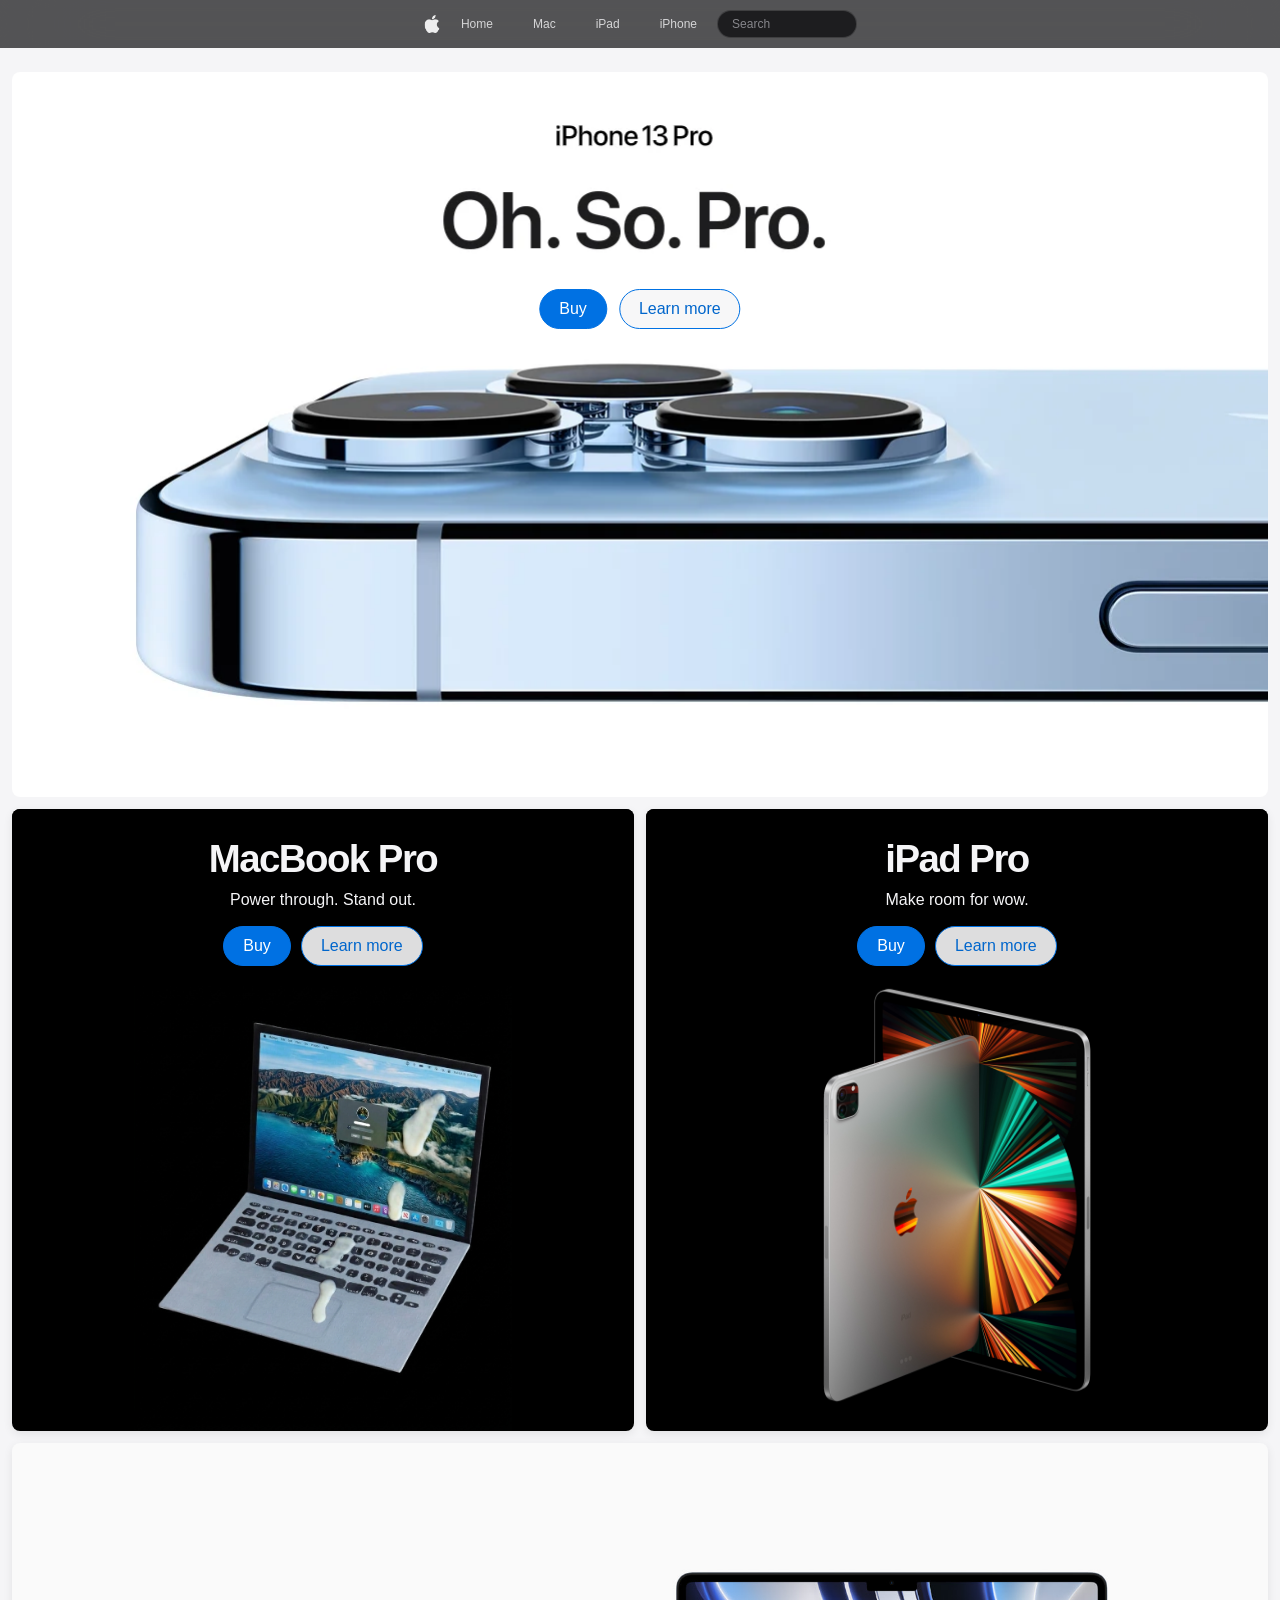
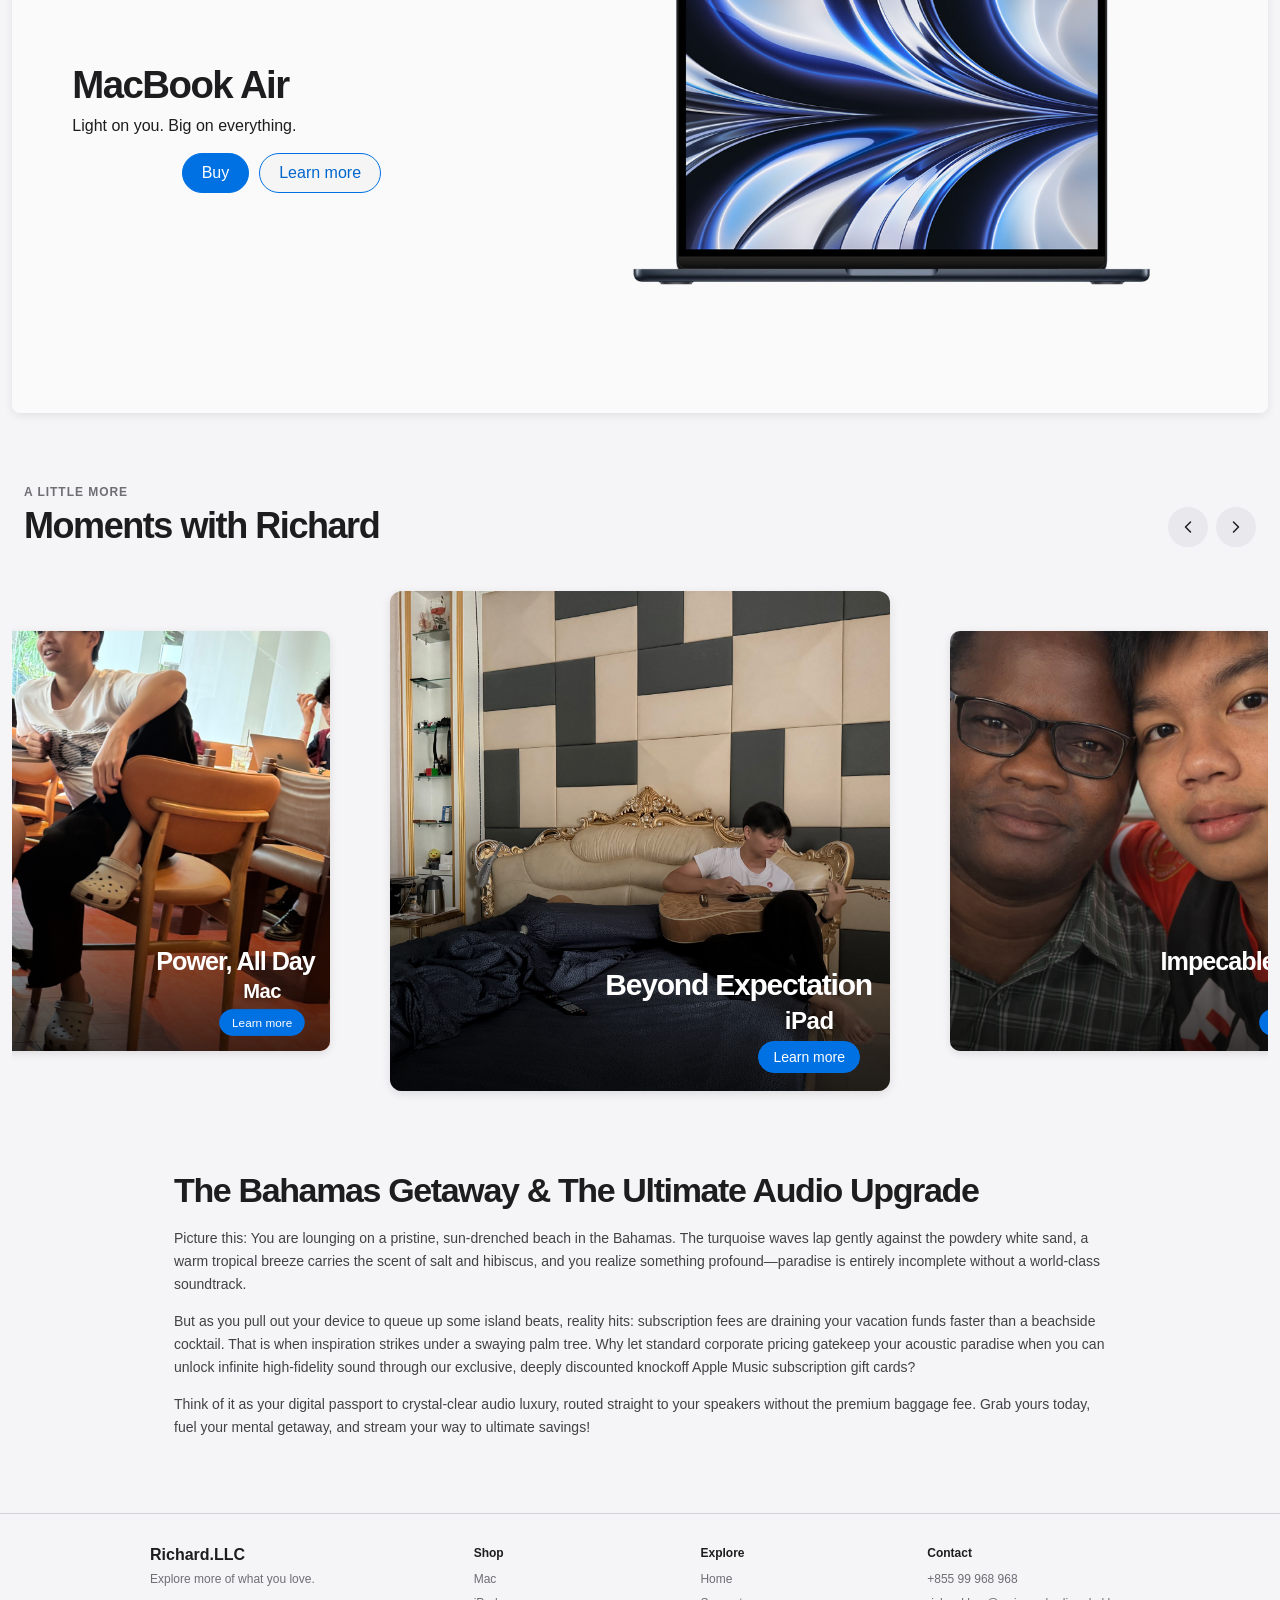
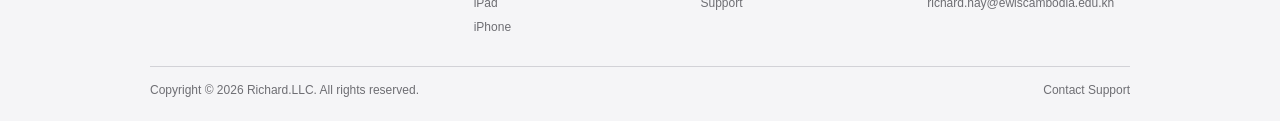
==== index.html @ c49290ec "Build responsive product site Co-authored-by: Copilot <223556219+Copilot@users.noreply.github.com>" ====
<!doctype html>
<html lang="en">
  <head>
    <meta charset="utf-8">
    <meta name="viewport" content="width=device-width, initial-scale=1">
    <title>iPhone 13 Pro - Oh So Pro</title>
    <link rel="stylesheet" href="style.css">
    <link rel="stylesheet" href="responsive.css">
  </head>
  <body>
    <nav class="navbar">
      <button
        class="mobile-menu-toggle"
        type="button"
        aria-label="Open navigation menu"
        aria-controls="nav-links"
        aria-expanded="false"
      >
        <span></span>
        <span></span>
        <span></span>
      </button>
      <a href="index.html" class="navbar-brand" aria-label="Richard.LLC home">
        <img src="images/Apple Logo.png" alt="" class="logo">
      </a>

      <ul id="nav-links" class="nav-links">
        <!-- Home with Full-Width Mega-Menu Dropdown -->
        <li class="dropdown">
          <a href="index.html">Home</a>
          <div class="dropdown-menu">
            <div class="dropdown-content">
              <div class="menu-column">
                <span class="menu-category">Explore</span>
                <a href="index.html">Home Overview</a>
                <a href="Mac.html">Mac</a>
                <a href="iPad.html">iPad</a>
                <a href="iPhone.html">iPhone</a>
              </div>
              <div class="menu-column">
                <span class="menu-category">Shop</span>
                <a href="Mac.html">Shop Mac</a>
                <a href="iPad.html">Shop iPad</a>
                <a href="iPhone.html">Shop iPhone</a>
              </div>
              <div class="menu-column">
                <span class="menu-category">Quick Links</span>
                <a href="#">Find a Store</a>
                <a href="#">Order Status</a>
                <a href="support.html">Support</a>
              </div>
            </div>
          </div>
        </li>

        <!-- Direct Navigation Links -->
        <li><a href="Mac.html">Mac</a></li>
        <li><a href="iPad.html">iPad</a></li>
        <li><a href="iPhone.html">iPhone</a></li>
      </ul>
      <div class="search-item">
        <input id="site-search" type="search" class="search-bar" placeholder="Search" aria-label="Search">
      </div>
      <button
        class="search-toggle"
        type="button"
        aria-label="Open search"
        aria-controls="site-search"
        aria-expanded="false"
      >
        <svg viewBox="0 0 20 20" aria-hidden="true">
          <circle cx="8.5" cy="8.5" r="5.5"></circle>
          <path d="m13 13 4 4"></path>
        </svg>
      </button>
    </nav>

    <main>
      <section class="hero" aria-label="iPhone 13 Pro">
        <img
          class="hero-image"
          src="images/Oh So Pro.webp"
          alt="iPhone 13 Pro in blue with the words oh. so. pro."
        >
        <div class="hero-actions">
          <a class="hero-button hero-button-primary" href="iPhone.html">Buy</a>
          <a class="hero-button hero-button-secondary" href="iPhone.html">Learn more</a>
        </div>
      </section>

      <section class="product-grid" aria-label="Explore Mac and iPad">
        <article class="product-panel mac-panel">
          <a class="product-panel-link" href="Mac.html" aria-label="Explore MacBook Pro"></a>
          <img
            class="product-image"
            src="images/C on MacBook.jpeg"
            alt="MacBook with a creative design on its display"
          >
          <div class="product-copy">
            <h2>MacBook Pro</h2>
            <p class="product-tagline">Power through. Stand out.</p>
            <div class="product-actions">
              <a class="hero-button hero-button-primary" href="Mac.html">Buy</a>
              <a class="hero-button hero-button-secondary" href="Mac.html">Learn more</a>
            </div>
          </div>
        </article>

        <article class="product-panel ipad-panel">
          <a class="product-panel-link" href="iPad.html" aria-label="Explore iPad Pro"></a>
          <img
            class="product-image"
            src="images/ipad pro m1.jpg"
            alt="iPad Pro with a vivid, colorful display"
          >
          <div class="product-copy">
            <h2>iPad Pro</h2>
            <p class="product-tagline">Make room for wow.</p>
            <div class="product-actions">
              <a class="hero-button hero-button-primary" href="iPad.html">Buy</a>
              <a class="hero-button hero-button-secondary" href="iPad.html">Learn more</a>
            </div>
          </div>
        </article>

        <article class="product-panel air-panel">
          <a class="product-panel-link" href="Mac.html" aria-label="Explore MacBook Air"></a>
          <div class="product-copy">
            <h2>MacBook Air</h2>
            <p class="product-tagline">Light on you. Big on everything.</p>
            <div class="product-actions">
              <a class="hero-button hero-button-primary" href="Mac.html">Buy</a>
              <a class="hero-button hero-button-secondary" href="Mac.html">Learn more</a>
            </div>
          </div>
          <img
            class="product-image"
            src="images/MacBook Air M2.jpg"
            alt="MacBook Air with a blue abstract display"
          >
        </article>
      </section>

      <section class="moments-carousel" aria-labelledby="moments-heading">
        <div class="moments-header">
          <div>
            <p class="moments-eyebrow">A LITTLE MORE</p>
            <h2 id="moments-heading">Moments with Richard</h2>
          </div>
          <div class="carousel-controls">
            <button class="carousel-control carousel-previous" type="button" aria-label="Previous photos">
              <svg viewBox="0 0 24 24" aria-hidden="true">
                <path d="m15 18-6-6 6-6"></path>
              </svg>
            </button>
            <button class="carousel-control carousel-next" type="button" aria-label="Next photos">
              <svg viewBox="0 0 24 24" aria-hidden="true">
                <path d="m9 18 6-6-6-6"></path>
              </svg>
            </button>
          </div>
        </div>
        <div class="moments-track" tabindex="0" aria-label="Photo carousel">
          <figure class="moment-card">
            <img src="Richard%20images/richard-photo-1.jpg" alt="Richard playing guitar at home">
            <div class="moment-copy">
              <h3>Beyond Expectation</h3>
              <div class="moment-cta">
                <p class="moment-device">iPad</p>
                <a class="moment-link" href="iPad.html">Learn more</a>
              </div>
            </div>
          </figure>
          <figure class="moment-card">
            <img src="Richard%20images/758A1CEE-E4AF-4F1E-B6A7-43D12E120486.PNG" alt="Richard posing for a selfie with another person">
            <div class="moment-copy">
              <h3>Impecable Selfies</h3>
              <div class="moment-cta">
                <p class="moment-device">iPhone</p>
                <a class="moment-link" href="iPhone.html">Learn more</a>
              </div>
            </div>
          </figure>
          <figure class="moment-card">
            <img src="Richard%20images/richard-photo-3.jpg" alt="Richard enjoying a drink at a cafe">
            <div class="moment-copy">
              <h3>Power, All Day</h3>
              <div class="moment-cta">
                <p class="moment-device">Mac</p>
                <a class="moment-link" href="Mac.html">Learn more</a>
              </div>
            </div>
          </figure>
          <figure class="moment-card">
            <img src="Richard%20images/richard-photo-4.jpg" alt="Richard sitting with others in a cafe">
            <div class="moment-copy">
              <h3>Power, All Day</h3>
              <div class="moment-cta">
                <p class="moment-device">Mac</p>
                <a class="moment-link" href="Mac.html">Learn more</a>
              </div>
            </div>
          </figure>
        </div>
      </section>
    </main>
    <section class="bahamas-feature" aria-labelledby="bahamas-heading">
      <h2 id="bahamas-heading">The Bahamas Getaway &amp; The Ultimate Audio Upgrade</h2>
      <p>Picture this: You are lounging on a pristine, sun-drenched beach in the Bahamas. The turquoise waves lap gently against the powdery white sand, a warm tropical breeze carries the scent of salt and hibiscus, and you realize something profound—paradise is entirely incomplete without a world-class soundtrack.</p>
      <p>But as you pull out your device to queue up some island beats, reality hits: subscription fees are draining your vacation funds faster than a beachside cocktail. That is when inspiration strikes under a swaying palm tree. Why let standard corporate pricing gatekeep your acoustic paradise when you can unlock infinite high-fidelity sound through our exclusive, deeply discounted knockoff Apple Music subscription gift cards?</p>
      <p>Think of it as your digital passport to crystal-clear audio luxury, routed straight to your speakers without the premium baggage fee. Grab yours today, fuel your mental getaway, and stream your way to ultimate savings!</p>
    </section>
    <footer class="site-footer">
      <div class="footer-content">
        <div class="footer-brand">
          <a href="index.html">Richard.LLC</a>
          <p>Explore more of what you love.</p>
        </div>
        <nav class="footer-links" aria-label="Footer navigation">
          <div class="footer-column">
            <h2>Shop</h2>
            <a href="Mac.html">Mac</a>
            <a href="iPad.html">iPad</a>
            <a href="iPhone.html">iPhone</a>
          </div>
          <div class="footer-column">
            <h2>Explore</h2>
            <a href="index.html">Home</a>
            <a href="support.html">Support</a>
          </div>
          <div class="footer-column">
            <h2>Contact</h2>
            <a href="tel:+85599968968">+855 99 968 968</a>
            <a href="mailto:richard.hay@ewiscambodia.edu.kh">richard.hay@ewiscambodia.edu.kh</a>
          </div>
        </nav>
        <div class="footer-bottom">
          <span>Copyright © 2026 Richard.LLC. All rights reserved.</span>
          <a href="support.html">Contact Support</a>
        </div>
      </div>
    </footer>
    <script src="script.js"></script>
  </body>
</html>
---- style.css ----
/* --- 1. Global Reset --- */
* {
  box-sizing: border-box;
  margin: 0;
  padding: 0;
}

body {
  font-family: -apple-system, BlinkMacSystemFont, "SF Pro Text", "Helvetica Neue", Helvetica, Arial, sans-serif;
  background-color: #f5f5f7;
  color: #1d1d1f;
}

/* --- 2. Apple Global Nav Bar --- */
.navbar {
  background-color: transparent;
  height: 48px;
  display: flex;
  align-items: center;
  justify-content: center;
  position: sticky;
  top: 0;
  width: 100%;
  z-index: 999;
}

.navbar::before {
  position: absolute;
  z-index: -1;
  inset: 0;
  background-color: rgba(22, 22, 23, 0.72);
  backdrop-filter: blur(48px) saturate(180%);
  -webkit-backdrop-filter: blur(48px) saturate(180%);
  content: "";
  pointer-events: none;
}

.navbar-brand {
  display: flex;
  align-items: center;
  margin-right: 16px;
}

.nav-links {
  list-style: none;
  display: flex;
  align-items: center;
  gap: 32px;
  height: 100%;
}

/* --- 3. Logo (Left) & Search (Right) --- */
.logo {
  height: 18px;
  width: auto;
  display: block;
  filter: invert(1);
  opacity: 0.9;
  transition: opacity 0.2s ease;
}

.logo:hover {
  opacity: 1;
}

.search-item {
  display: flex;
  align-items: center;
  margin-left: 16px;
}

.mobile-menu-toggle,
.search-toggle {
  display: none;
}

/* --- 4. Navigation Links --- */
.nav-links li {
  position: static;
  height: 100%;
  display: flex;
  align-items: center;
}

.nav-links > li > a {
  color: #f5f5f7;
  text-decoration: none;
  font-size: 12px;
  font-weight: 400;
  opacity: 0.8;
  transition: opacity 0.2s ease;
  padding: 0 4px;
}

.nav-links > li > a:hover {
  opacity: 1;
}

/* --- 5. Full-Screen Mega Menu Dropdown --- */
.dropdown-menu {
  position: absolute;
  top: 48px;
  left: 0;
  width: 100vw;
  background-color: rgba(22, 22, 23, 0.72);
  backdrop-filter: blur(48px) saturate(180%);
  -webkit-backdrop-filter: blur(48px) saturate(180%);
  border-bottom: 1px solid rgba(255, 255, 255, 0.1);
  box-shadow: 0 30px 50px rgba(0, 0, 0, 0.5);
  padding: 40px 0;
  
  opacity: 0;
  visibility: hidden;
  transform: translateY(-10px);
  transition: opacity 0.3s cubic-bezier(0.25, 1, 0.5, 1), 
              transform 0.3s cubic-bezier(0.25, 1, 0.5, 1), 
              visibility 0.3s;
}

.dropdown-content {
  max-width: 800px;
  margin: 0 auto;
  display: flex;
  justify-content: space-between;
  padding: 0 20px;
}

.menu-column {
  display: flex;
  flex-direction: column;
  gap: 12px;
  min-width: 180px;
}

.menu-category {
  font-size: 12px;
  color: #86868b;
  text-transform: uppercase;
  letter-spacing: 0.5px;
  margin-bottom: 4px;
}

/* --- Big Apple-Style Menu Text --- */
.dropdown-menu a {
  font-size: 22px;
  font-weight: 600;
  color: #f5f5f7;
  text-decoration: none;
  opacity: 0.8;
  transition: opacity 0.2s ease, color 0.2s ease;
  padding: 2px 0;
  display: block;
}

.dropdown-menu a:hover {
  opacity: 1;
  color: #2997ff;
}

/* --- 6. Hover Reveal Logic --- */
.dropdown:hover .dropdown-menu {
  opacity: 1;
  visibility: visible;
  transform: translateY(0);
}

/* --- 7. Search Bar --- */
.search-bar {
  background-color: #1d1d1f;
  border: 1px solid rgba(255, 255, 255, 0.15);
  border-radius: 20px;
  color: #f5f5f7;
  padding: 6px 14px;
  font-size: 12px;
  outline: none;
  width: 140px;
  transition: width 0.3s cubic-bezier(0.25, 1, 0.5, 1), background-color 0.2s, border-color 0.2s;
}

.search-bar::placeholder {
  color: #86868b;
}

.search-bar:focus {
  background-color: #2b2b2e;
  border-color: rgba(255, 255, 255, 0.3);
  width: 200px;
}

.search-toggle svg {
  display: block;
  width: 18px;
  height: 18px;
  fill: none;
  stroke: currentColor;
  stroke-linecap: round;
  stroke-width: 1.6;
}

/* --- 8. iPhone Campaign Banner --- */
.hero {
  position: relative;
  width: calc(100% - 24px);
  margin: 24px auto 0;
  overflow: hidden;
  border-radius: 8px;
  background-color: #fff;
}

.hero-image {
  display: block;
  width: 100%;
  height: auto;
}

.hero-actions {
  position: absolute;
  top: 30%;
  left: 50%;
  display: flex;
  justify-content: center;
  gap: 12px;
  transform: translateX(-50%);
  white-space: nowrap;
}

.hero-button {
  display: inline-flex;
  align-items: center;
  justify-content: center;
  min-height: 40px;
  padding: 0 19px;
  border: 1px solid #0071e3;
  border-radius: 24px;
  font-size: 16px;
  text-decoration: none;
  transition: background-color 0.2s ease, color 0.2s ease;
}

.hero-button-primary {
  color: #fff;
  background-color: #0071e3;
}

.hero-button-primary:hover {
  background-color: #0077ed;
}

.hero-button-secondary {
  color: #06c;
  background-color: rgba(245, 245, 247, 0.8);
}

.hero-button-secondary:hover {
  color: #fff;
  background-color: #0071e3;
}

.hero-button:focus-visible {
  outline: 3px solid #1d1d1f;
  outline-offset: 3px;
}

/* --- 9. Mac and iPad Campaign Panels --- */
.product-grid {
  display: grid;
  grid-template-columns: repeat(2, minmax(0, 1fr));
  gap: 12px;
  padding: 12px;
}

.product-panel {
  position: relative;
  aspect-ratio: 1;
  overflow: hidden;
  background-color: #000;
  border-radius: 8px;
  box-shadow: 0 3px 10px rgba(0, 0, 0, 0.08);
  text-align: center;
  transition: transform 0.2s ease, box-shadow 0.2s ease;
}

.product-panel:hover,
.product-panel:focus-within {
  z-index: 1;
  box-shadow: 0 12px 28px rgba(0, 0, 0, 0.16);
  transform: translateY(-6px);
}

.product-panel-link {
  position: absolute;
  z-index: 0;
  inset: 0;
}

.product-panel-link:focus-visible {
  outline: 3px solid #0071e3;
  outline-offset: -5px;
}

.product-image {
  position: absolute;
  z-index: 1;
  top: 150px;
  left: 0;
  width: 100%;
  height: calc(100% - 150px);
  object-fit: contain;
  pointer-events: none;
}

.product-copy {
  position: relative;
  z-index: 2;
  padding: 28px 16px 20px;
  background-color: #fff;
}

.product-copy h2 {
  margin-bottom: 8px;
  font-size: clamp(28px, 3vw, 40px);
  font-weight: 600;
  letter-spacing: -0.04em;
}

.product-tagline {
  margin-bottom: 16px;
  font-size: 16px;
  line-height: 1.35;
}

.mac-panel {
  background-color: #000;
  color: #f5f5f7;
}

.mac-panel .product-copy {
  background-color: #000;
}

.ipad-panel {
  color: #f5f5f7;
}

.ipad-panel .product-copy {
  background-color: #000;
}

.air-panel {
  grid-column: 1 / -1;
  display: grid;
  grid-template-columns: 0.8fr 1.2fr;
  grid-template-rows: minmax(0, 1fr);
  align-items: center;
  aspect-ratio: 2.2 / 1;
  background-color: #fafafa;
  color: #1d1d1f;
  text-align: left;
}

.air-panel .product-copy {
  padding: 28px 24px 28px 12%;
  background-color: transparent;
}

.air-panel .product-image {
  position: static;
  min-height: 0;
  width: 100%;
  height: 100%;
  object-fit: contain;
}

.product-actions {
  display: flex;
  justify-content: center;
  gap: 10px;
}

.product-actions .hero-button-secondary {
  background-color: rgba(245, 245, 247, 0.9);
}

@media (prefers-reduced-motion: reduce) {
  .product-panel {
    transition: none;
  }
}

/* --- 10. Photo Carousel --- */
.moments-carousel {
  margin: 28px 12px 0;
  padding: 32px 0;
}

.moments-header {
  display: flex;
  align-items: end;
  justify-content: space-between;
  gap: 16px;
  margin: 0 12px 20px;
}

.moments-eyebrow {
  margin-bottom: 6px;
  color: #6e6e73;
  font-size: 12px;
  font-weight: 600;
  letter-spacing: 0.08em;
}

.moments-header h2 {
  color: #1d1d1f;
  font-size: clamp(26px, 3vw, 36px);
  letter-spacing: -0.04em;
}

.carousel-controls {
  display: flex;
  gap: 8px;
}

.carousel-control {
  display: grid;
  width: 40px;
  height: 40px;
  place-items: center;
  border: 0;
  border-radius: 50%;
  color: #1d1d1f;
  background-color: #e8e8ed;
  cursor: pointer;
  transition: background-color 0.2s ease, opacity 0.2s ease;
}

.carousel-control:hover:not(:disabled) {
  background-color: #d2d2d7;
}

.carousel-control:focus-visible,
.moments-track:focus-visible {
  outline: 3px solid #0071e3;
  outline-offset: 3px;
}

.carousel-control svg {
  width: 20px;
  height: 20px;
  fill: none;
  stroke: currentColor;
  stroke-linecap: round;
  stroke-linejoin: round;
  stroke-width: 1.8;
}

.moments-track {
  --carousel-card-width: clamp(280px, 40vw, 500px);
  display: flex;
  align-items: center;
  gap: 20px;
  overflow-x: auto;
  overflow-y: hidden;
  overscroll-behavior-x: contain;
  padding: 24px max(12px, calc((100% - var(--carousel-card-width)) / 2));
  scroll-padding-inline: max(12px, calc((100% - var(--carousel-card-width)) / 2));
  scroll-snap-type: x mandatory;
  scrollbar-width: none;
}

.moments-track::-webkit-scrollbar {
  display: none;
}

.moment-card {
  position: relative;
  flex: 0 0 var(--carousel-card-width);
  aspect-ratio: 1;
  overflow: hidden;
  border-radius: 12px;
  background-color: #e8e8ed;
  isolation: isolate;
  scroll-snap-align: center;
  box-shadow: 0 3px 10px rgba(0, 0, 0, 0.1);
  transform: scale(0.84);
  transition: transform 0.35s ease, box-shadow 0.2s ease;
}

.moment-card:hover {
  box-shadow: 0 12px 28px rgba(0, 0, 0, 0.18);
}

.moment-card::after {
  position: absolute;
  z-index: -1;
  background: linear-gradient(0deg, rgba(0, 0, 0, 0.75), transparent 60%);
  content: "";
  inset: 0;
}

.moment-card.is-active {
  transform: scale(1);
}

.moment-card img {
  position: absolute;
  z-index: -2;
  display: block;
  width: 100%;
  height: 100%;
  object-fit: cover;
  inset: 0;
}

.moment-copy {
  position: absolute;
  z-index: 1;
  right: 18px;
  bottom: 18px;
  display: flex;
  align-items: flex-end;
  flex-direction: column;
  gap: 6px;
  max-width: calc(100% - 36px);
  color: #fff;
  text-align: right;
}

.moment-copy h3 {
  margin: 0;
  font-size: clamp(18px, 2.4vw, 30px);
  font-weight: 600;
  letter-spacing: -0.04em;
  line-height: 1.1;
}

.moment-cta {
  display: flex;
  align-items: center;
  flex-direction: column;
  gap: 6px;
  margin-right: 12px;
}

.moment-device {
  margin: 0;
  color: #fff;
  font-size: clamp(16px, 2vw, 24px);
  font-weight: 600;
  letter-spacing: -0.02em;
  line-height: 1.2;
  text-shadow: 0 1px 8px rgba(0, 0, 0, 0.7);
  text-align: center;
}

.moment-link {
  display: inline-flex;
  min-height: 32px;
  align-items: center;
  justify-content: center;
  padding: 0 14px;
  border: 1px solid #0071e3;
  border-radius: 20px;
  color: #fff;
  background-color: #0071e3;
  font-size: 14px;
  text-decoration: none;
  transition: background-color 0.2s ease;
}

.moment-link:hover {
  background-color: #0077ed;
}

.moment-link:focus-visible {
  outline: 3px solid #fff;
  outline-offset: 3px;
}

@media (prefers-reduced-motion: reduce) {
  .moment-card {
    transition: none;
  }
}

/* --- 11. Bahamas Satire Feature --- */
.bahamas-feature {
  max-width: 980px;
  margin: 0 auto;
  padding: 24px;
  color: #424245;
}

.bahamas-disclaimer {
  margin-bottom: 12px;
  color: #6e6e73;
  font-size: 12px;
  font-weight: 600;
  letter-spacing: 0.04em;
  text-transform: uppercase;
}

.bahamas-feature h2 {
  margin-bottom: 16px;
  color: #1d1d1f;
  font-size: clamp(24px, 3vw, 34px);
  letter-spacing: -0.04em;
  line-height: 1.15;
}

.bahamas-feature > p:not(.bahamas-disclaimer) {
  margin-bottom: 14px;
  font-size: 14px;
  line-height: 1.65;
}

/* --- 11. Site Footer --- */
.site-footer {
  border-top: 1px solid #d2d2d7;
  margin-top: 36px;
  padding: 32px 24px 24px;
  background-color: #f5f5f7;
  color: #6e6e73;
  font-size: 12px;
}

.footer-content {
  display: grid;
  grid-template-columns: minmax(160px, 0.8fr) minmax(0, 1.8fr);
  gap: 32px;
  max-width: 980px;
  margin: 0 auto;
}

.footer-brand > a {
  color: #1d1d1f;
  font-size: 16px;
  font-weight: 600;
  text-decoration: none;
}

.footer-brand p {
  margin-top: 8px;
}

.footer-links {
  display: grid;
  grid-template-columns: repeat(3, minmax(0, 1fr));
  gap: 24px;
}

.footer-column {
  display: flex;
  flex-direction: column;
  align-items: flex-start;
  gap: 10px;
  min-width: 0;
}

.footer-column h2 {
  margin-bottom: 2px;
  color: #1d1d1f;
  font-size: 12px;
  font-weight: 600;
}

.footer-column a,
.footer-bottom a {
  color: #6e6e73;
  text-decoration: none;
}

.footer-column a {
  overflow-wrap: anywhere;
}

.footer-column a:hover,
.footer-bottom a:hover {
  color: #1d1d1f;
  text-decoration: underline;
}

.footer-bottom {
  grid-column: 1 / -1;
  display: flex;
  justify-content: space-between;
  gap: 16px;
  padding-top: 16px;
  border-top: 1px solid #d2d2d7;
}

.support-page {
  width: min(100% - 48px, 1040px);
  margin: 0 auto;
  padding: 64px 0 24px;
}

.support-intro {
  padding-bottom: 48px;
}

.support-eyebrow {
  margin-bottom: 12px;
  color: #6e6e73;
  font-size: 12px;
  font-weight: 600;
  letter-spacing: 0.08em;
}

.support-intro > h1 {
  max-width: 760px;
  margin-bottom: 12px;
  font-size: clamp(40px, 7vw, 68px);
  letter-spacing: -0.055em;
  line-height: 1.04;
}

.support-intro > p:not(.support-eyebrow) {
  max-width: 640px;
  color: #6e6e73;
  font-size: 18px;
  line-height: 1.5;
}

.support-contact {
  display: grid;
  grid-template-columns: 1.1fr 0.9fr 0.9fr;
  align-items: center;
  gap: 24px;
  margin-top: 32px;
  padding: 24px;
  border-radius: 12px;
  box-shadow: 0 3px 10px rgba(0, 0, 0, 0.08);
  background-color: #fff;
}

.support-contact-copy h2,
.support-section-heading h2 {
  margin-bottom: 8px;
  color: #1d1d1f;
  font-size: 24px;
  letter-spacing: -0.035em;
}

.support-contact-copy p,
.support-section-heading > p:not(.support-eyebrow) {
  color: #6e6e73;
  line-height: 1.5;
}

.support-contact-link {
  display: flex;
  min-width: 0;
  flex-direction: column;
  gap: 6px;
  color: #06c;
  text-decoration: none;
}

.support-contact-link span {
  color: #6e6e73;
  font-size: 13px;
}

.support-contact-link strong {
  overflow-wrap: anywhere;
  font-size: 16px;
  font-weight: 500;
}

.support-contact-link:hover strong {
  text-decoration: underline;
}

.support-products,
.support-tips {
  padding: 40px 0 24px;
}

.support-section-heading {
  max-width: 700px;
  margin-bottom: 24px;
}

.support-product-grid {
  display: grid;
  grid-template-columns: repeat(2, minmax(0, 1fr));
  gap: 12px;
}

.support-product-card,
.support-tip-list article {
  padding: 24px;
  border-radius: 12px;
  box-shadow: 0 3px 10px rgba(0, 0, 0, 0.08);
  background-color: #fff;
}

.support-product-card {
  position: relative;
  z-index: 0;
  display: block;
  color: inherit;
  text-decoration: none;
  transition: transform 0.2s ease, box-shadow 0.2s ease;
}

.support-product-card:hover,
.support-product-card:focus-visible {
  z-index: 1;
  box-shadow: 0 12px 28px rgba(0, 0, 0, 0.12);
  transform: translateY(-6px);
}

.support-product-card:focus-visible {
  outline: 3px solid #0071e3;
  outline-offset: 3px;
}

.support-product-year {
  margin-bottom: 12px;
  color: #6e6e73;
  font-size: 12px;
  font-weight: 600;
  letter-spacing: 0.06em;
}

.support-product-card h3,
.support-tip-list h3 {
  margin-bottom: 10px;
  color: #1d1d1f;
  font-size: 20px;
  letter-spacing: -0.025em;
}

.support-product-card > p:not(.support-product-year),
.support-tip-list p {
  margin-bottom: 16px;
  color: #6e6e73;
  font-size: 14px;
  line-height: 1.55;
}

.support-product-link {
  color: #06c;
  font-size: 14px;
}

.support-product-card:hover .support-product-link,
.support-product-card:focus-visible .support-product-link {
  text-decoration: underline;
}

@media (prefers-reduced-motion: reduce) {
  .support-product-card,
  .moment-card {
    transition: none;
  }
}

.support-tip-list {
  display: grid;
  grid-template-columns: repeat(3, minmax(0, 1fr));
  gap: 12px;
}

.support-tip-list p {
  margin-bottom: 0;
}
---- responsive.css ----
@media (min-width: 601px) and (max-width: 900px) {
  .content {
    padding: 1.5rem;
  }
}

@media (max-width: 760px) {
  .navbar {
    justify-content: center;
  }

  .navbar-brand {
    position: absolute;
    left: 50%;
    transform: translateX(-50%);
    margin-right: 0;
  }

  .mobile-menu-toggle,
  .search-toggle {
    position: absolute;
    top: 0;
    z-index: 2;
    display: flex;
    width: 48px;
    height: 48px;
    align-items: center;
    justify-content: center;
    border: 0;
    color: #f5f5f7;
    background: transparent;
    cursor: pointer;
  }

  .mobile-menu-toggle {
    left: 4px;
    flex-direction: column;
    gap: 4px;
  }

  .mobile-menu-toggle span {
    display: block;
    width: 18px;
    height: 1.5px;
    border-radius: 2px;
    background-color: currentColor;
    transition: transform 0.25s ease, opacity 0.2s ease;
  }

  .navbar.menu-open .mobile-menu-toggle span:first-child {
    transform: translateY(5.5px) rotate(45deg);
  }

  .navbar.menu-open .mobile-menu-toggle span:nth-child(2) {
    opacity: 0;
  }

  .navbar.menu-open .mobile-menu-toggle span:last-child {
    transform: translateY(-5.5px) rotate(-45deg);
  }

  .search-toggle {
    right: 4px;
  }

  .search-item {
    position: absolute;
    right: 52px;
    left: 56px;
    z-index: 2;
    margin-left: 0;
    visibility: hidden;
    transform: scaleX(0.85);
    transform-origin: right;
    transition: transform 0.25s ease;
  }

  .search-bar,
  .search-bar:focus {
    width: 100%;
  }

  .navbar.search-open .search-item {
    visibility: visible;
    transform: scaleX(1);
  }

  .navbar.search-open .navbar-brand {
    visibility: hidden;
  }

  .nav-links {
    position: absolute;
    top: 48px;
    left: 0;
    z-index: 1;
    display: flex;
    width: 100%;
    height: calc(100vh - 48px);
    height: calc(100dvh - 48px);
    flex-direction: column;
    align-items: stretch;
    gap: 0;
    padding: 20px 28px;
    overflow-y: auto;
    background-color: rgba(22, 22, 23, 0.98);
    visibility: hidden;
    transform: translateX(-100%);
    transition: transform 0.3s cubic-bezier(0.25, 1, 0.5, 1), visibility 0s linear 0.3s;
  }

  .navbar.menu-open .nav-links {
    visibility: visible;
    transform: translateX(0);
    transition-delay: 0s;
  }

  .nav-links li {
    position: relative;
    display: flex;
    width: 100%;
    height: auto;
    min-height: 54px;
    align-items: center;
    border-bottom: 1px solid rgba(255, 255, 255, 0.14);
  }

  .nav-links > li > a {
    width: 100%;
    padding: 12px 0;
    font-size: 20px;
  }

  .nav-links .dropdown-menu {
    display: none;
  }

  .product-grid {
    grid-template-columns: 1fr;
  }

  .air-panel {
    grid-column: auto;
    aspect-ratio: 1.3 / 1;
  }

  .moments-carousel {
    margin-top: 16px;
    padding: 24px 0;
  }

  .moments-track {
    --carousel-card-width: min(78vw, 360px);
    gap: 14px;
  }
}

@media (max-width: 600px) {
  .content {
    padding: 1.25rem;
  }

  p {
    font-size: 1rem;
  }

  .hero-actions {
    gap: 6px;
  }

  .hero-button {
    min-height: 28px;
    padding: 0 12px;
    font-size: 11px;
  }

  .product-actions .hero-button {
    min-height: 34px;
    padding: 0 14px;
    font-size: 13px;
  }

  .air-panel {
    grid-template-columns: 1fr 1fr;
  }

  .air-panel .product-copy {
    padding: 16px 4px 16px 12px;
  }

  .air-panel .product-copy h2 {
    font-size: 23px;
  }

  .air-panel .product-actions {
    gap: 4px;
  }

  .air-panel .product-actions .hero-button {
    padding: 0 8px;
    font-size: 12px;
  }

  .footer-content {
    grid-template-columns: 1fr;
    gap: 24px;
  }

  .footer-bottom {
    flex-direction: column;
  }

  .support-page {
    width: calc(100% - 32px);
    padding-top: 40px;
  }

  .support-intro {
    padding-bottom: 28px;
  }

  .support-contact {
    grid-template-columns: 1fr;
    gap: 20px;
    padding: 20px;
  }

  .support-products,
  .support-tips {
    padding-top: 28px;
  }

  .support-product-grid,
  .support-tip-list {
    grid-template-columns: 1fr;
  }

  .support-product-card,
  .support-tip-list article {
    padding: 20px;
  }
}
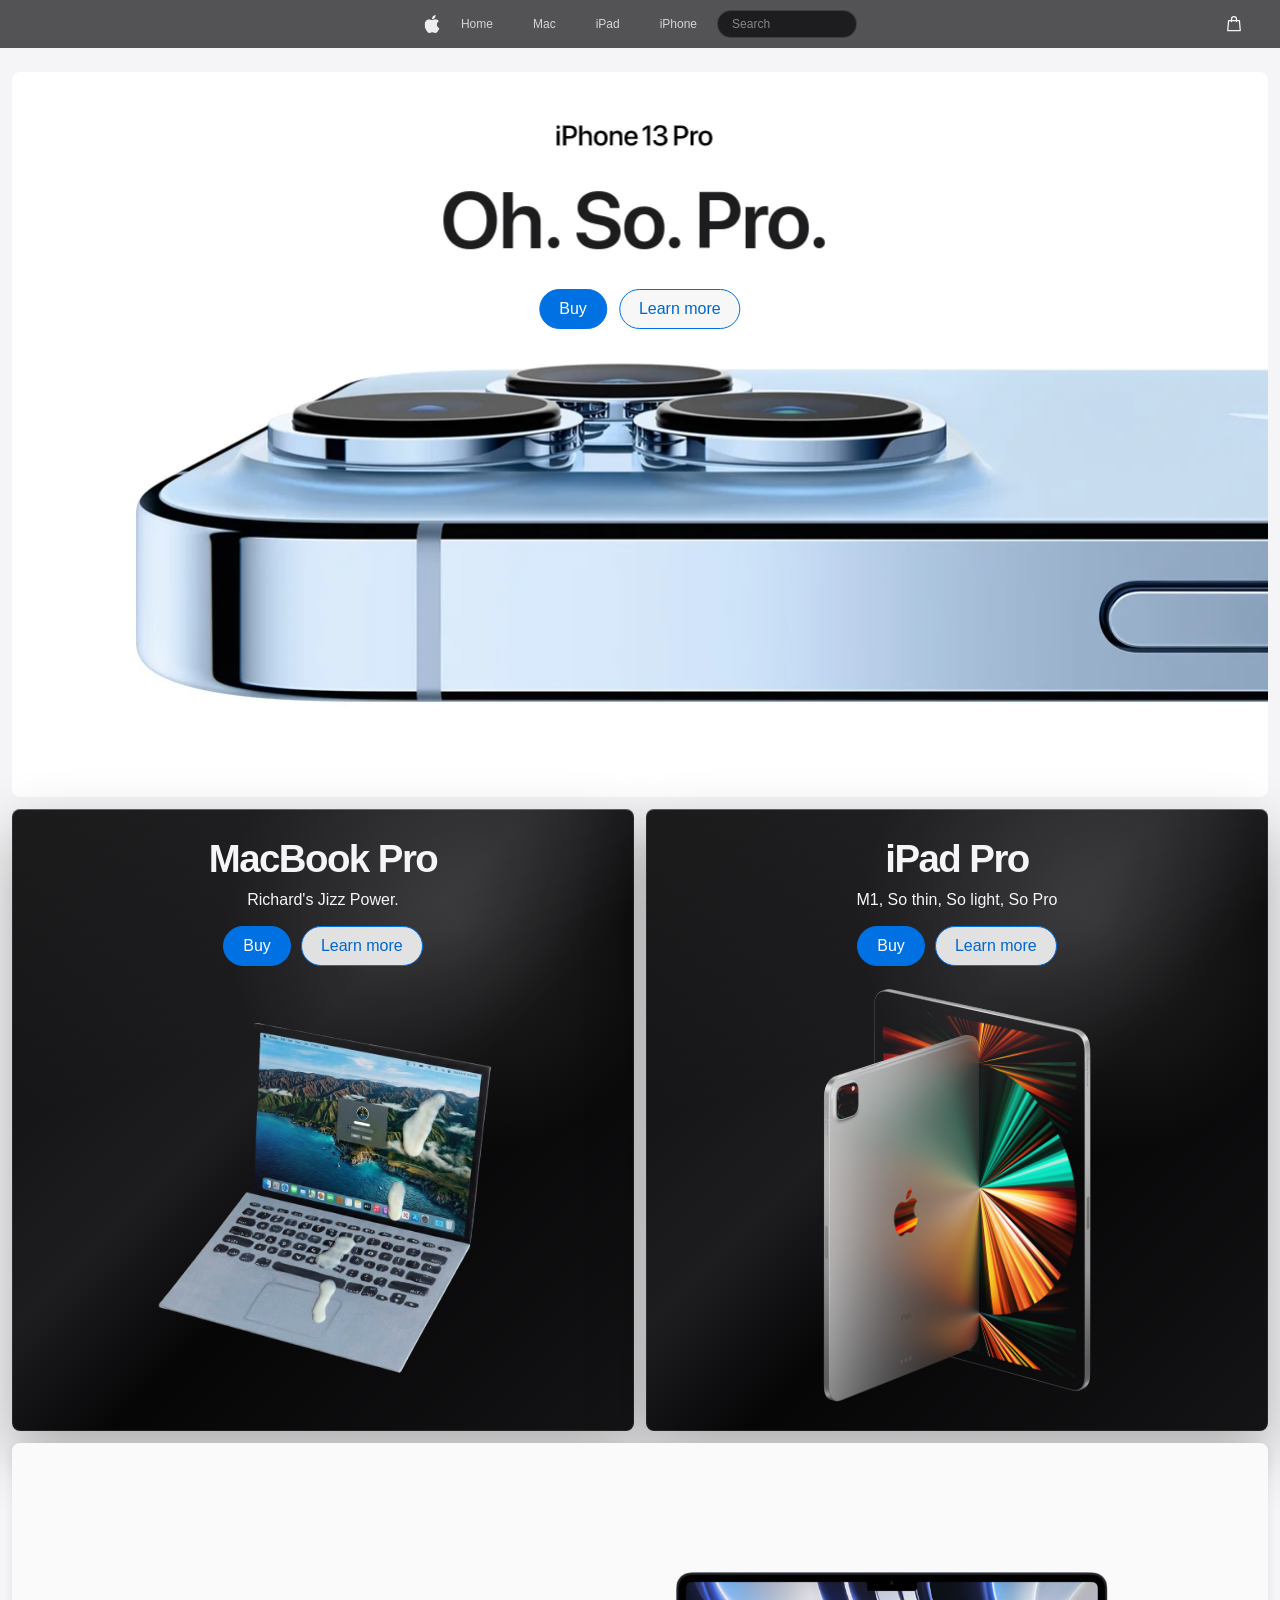
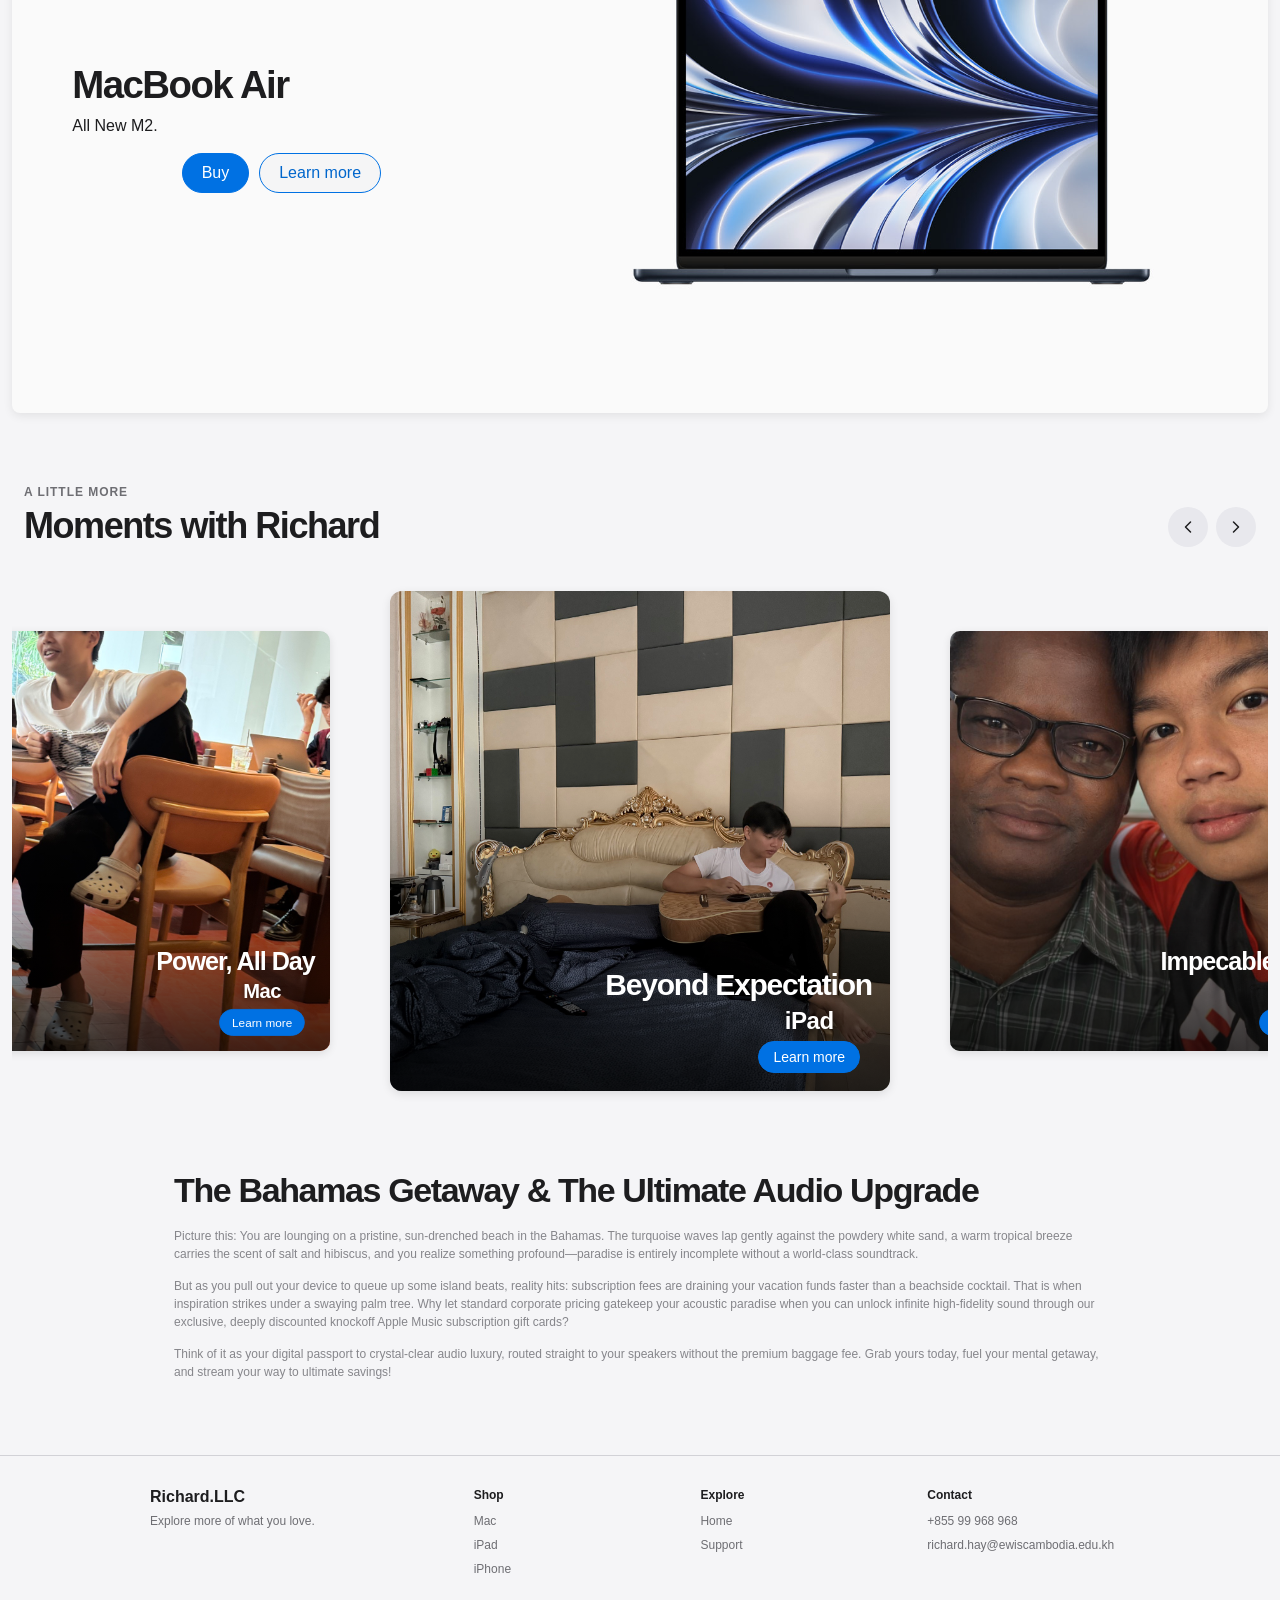
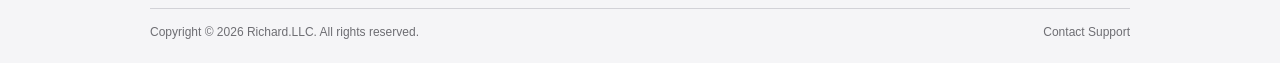
==== commit d9cf14ab: "Build out product pages, configurable buy flow, and support guide - Add full iPhone page: "Only for " ====
--- a/index.html
+++ b/index.html
@@ -73,6 +73,12 @@
           <path d="m13 13 4 4"></path>
         </svg>
       </button>
+      <a class="bag-toggle" href="Mac.html#shopping-bag" aria-label="Shopping bag">
+        <svg viewBox="0 0 24 24" aria-hidden="true">
+          <path d="M5.5 8h13l1 12h-15l1-12Z"></path>
+          <path d="M9 9V6a3 3 0 0 1 6 0v3"></path>
+        </svg>
+      </a>
     </nav>
 
     <main>
@@ -89,7 +95,7 @@
       </section>
 
       <section class="product-grid" aria-label="Explore Mac and iPad">
-        <article class="product-panel mac-panel">
+        <article class="product-panel mac-panel reflective-surface">
           <a class="product-panel-link" href="Mac.html" aria-label="Explore MacBook Pro"></a>
           <img
             class="product-image"
@@ -98,7 +104,7 @@
           >
           <div class="product-copy">
             <h2>MacBook Pro</h2>
-            <p class="product-tagline">Power through. Stand out.</p>
+            <p class="product-tagline">Richard's Jizz Power.</p>
             <div class="product-actions">
               <a class="hero-button hero-button-primary" href="Mac.html">Buy</a>
               <a class="hero-button hero-button-secondary" href="Mac.html">Learn more</a>
@@ -106,7 +112,7 @@
           </div>
         </article>
 
-        <article class="product-panel ipad-panel">
+        <article class="product-panel ipad-panel reflective-surface">
           <a class="product-panel-link" href="iPad.html" aria-label="Explore iPad Pro"></a>
           <img
             class="product-image"
@@ -115,7 +121,7 @@
           >
           <div class="product-copy">
             <h2>iPad Pro</h2>
-            <p class="product-tagline">Make room for wow.</p>
+            <p class="product-tagline">M1, So thin, So light, So Pro</p>
             <div class="product-actions">
               <a class="hero-button hero-button-primary" href="iPad.html">Buy</a>
               <a class="hero-button hero-button-secondary" href="iPad.html">Learn more</a>
@@ -127,7 +133,7 @@
           <a class="product-panel-link" href="Mac.html" aria-label="Explore MacBook Air"></a>
           <div class="product-copy">
             <h2>MacBook Air</h2>
-            <p class="product-tagline">Light on you. Big on everything.</p>
+            <p class="product-tagline">All New M2.</p>
             <div class="product-actions">
               <a class="hero-button hero-button-primary" href="Mac.html">Buy</a>
               <a class="hero-button hero-button-secondary" href="Mac.html">Learn more</a>
--- a/style.css
+++ b/style.css
@@ -12,6 +12,1402 @@
 }
 
 /* --- 2. Apple Global Nav Bar --- */
+.mac-announcement {
+  padding: 18px 24px;
+  background-color: #f5f5f7;
+  color: #1d1d1f;
+  font-size: 16px;
+  font-weight: 400;
+  line-height: 1.4;
+  text-align: center;
+}
+
+.mac-page-heading {
+  max-width: 1200px;
+  margin: 0 auto;
+  padding: 36px 24px;
+}
+
+.mac-page-heading h1 {
+  font-size: 40px;
+  font-weight: 700;
+  letter-spacing: -0.03em;
+}
+
+.mac-product-grid {
+  display: grid;
+  grid-template-columns: repeat(3, minmax(0, 1fr));
+  gap: clamp(16px, 2vw, 24px);
+  width: min(1120px, calc(100% - clamp(48px, 10vw, 160px)));
+  margin: 0 auto 64px;
+}
+
+.mac-product-carousel {
+  width: min(1120px, calc(100% - clamp(48px, 10vw, 160px)));
+  margin: 0 auto 64px;
+}
+
+.mac-product-carousel .mac-product-controls {
+  display: none;
+}
+
+.ipad-product-carousel {
+  width: 100%;
+  margin: 0 0 64px;
+}
+
+.ipad-carousel-previous,
+.ipad-carousel-next,
+.mac-product-previous,
+.mac-product-next {
+  display: grid;
+  width: 40px;
+  height: 40px;
+  place-items: center;
+  border: 0;
+  border-radius: 50%;
+  color: #1d1d1f;
+  background-color: #e8e8ed;
+  cursor: pointer;
+  transition: background-color 0.2s ease, opacity 0.2s ease;
+}
+
+.ipad-carousel-previous:hover:not(:disabled),
+.ipad-carousel-next:hover:not(:disabled),
+.mac-product-previous:hover:not(:disabled),
+.mac-product-next:hover:not(:disabled) {
+  background-color: #d2d2d7;
+}
+
+.ipad-carousel-previous:disabled,
+.ipad-carousel-next:disabled,
+.mac-product-previous:disabled,
+.mac-product-next:disabled {
+  opacity: 0.4;
+  cursor: default;
+}
+
+.ipad-carousel-previous:focus-visible,
+.ipad-carousel-next:focus-visible,
+.ipad-product-track:focus-visible,
+.mac-product-previous:focus-visible,
+.mac-product-next:focus-visible,
+.mac-product-grid:focus-visible {
+  outline: 3px solid #0071e3;
+  outline-offset: 3px;
+}
+
+.ipad-carousel-previous svg,
+.ipad-carousel-next svg,
+.mac-product-previous svg,
+.mac-product-next svg {
+  width: 20px;
+  height: 20px;
+  fill: none;
+  stroke: currentColor;
+  stroke-linecap: round;
+  stroke-linejoin: round;
+  stroke-width: 1.8;
+}
+
+.ipad-product-carousel .mac-benefits-controls {
+  width: min(1200px, calc(100% - 48px));
+}
+
+.ipad-product-track {
+  --mac-benefit-card-width: clamp(280px, 32vw, 380px);
+  display: flex;
+  gap: 20px;
+  overflow-x: auto;
+  overflow-y: hidden;
+  overscroll-behavior-x: contain;
+  padding: 20px max(24px, calc((100% - 1200px) / 2));
+  scroll-padding-inline: max(24px, calc((100% - 1200px) / 2));
+  scroll-snap-type: x mandatory;
+  scrollbar-width: none;
+}
+
+.ipad-product-track::-webkit-scrollbar {
+  display: none;
+}
+
+.ipad-product-track .mac-product-card {
+  flex: 0 0 var(--mac-benefit-card-width);
+  scroll-snap-align: start;
+}
+
+.mac-product-carousel .mac-product-grid {
+  width: 100%;
+  margin: 0;
+}
+
+.mac-product-card {
+  overflow: hidden;
+  border-radius: 24px;
+  background-color: #fff;
+  box-shadow: 0 3px 10px rgba(0, 0, 0, 0.08);
+  text-align: center;
+  transition: box-shadow 0.2s ease, transform 0.2s ease;
+}
+
+.mac-product-card:hover,
+.mac-product-card:focus-within {
+  box-shadow: 0 12px 28px rgba(0, 0, 0, 0.16);
+  transform: translateY(-4px);
+}
+
+.mac-product-image-wrap {
+  display: grid;
+  min-height: clamp(150px, 18vw, 205px);
+  place-items: center;
+  padding: clamp(10px, 1.5vw, 18px) clamp(16px, 2.5vw, 28px) 0;
+}
+
+.mac-product-image {
+  display: block;
+  width: min(100%, 250px);
+  height: auto;
+  object-fit: contain;
+}
+
+.mac-product-finishes {
+  display: flex;
+  justify-content: center;
+  gap: 6px;
+  margin: clamp(12px, 1.4vw, 16px) 0 clamp(18px, 2vw, 24px);
+  list-style: none;
+}
+
+.mac-product-finishes li {
+  width: 9px;
+  height: 9px;
+  border: 1px solid rgba(0, 0, 0, 0.14);
+  border-radius: 50%;
+  box-shadow: inset 0 1px 2px rgba(0, 0, 0, 0.18);
+}
+
+.finish-sky-blue {
+  background-color: #c4d9e0;
+}
+
+.finish-silver {
+  background-color: #e5e5e5;
+}
+
+.finish-starlight {
+  background-color: #f2e7d4;
+}
+
+.finish-midnight {
+  background-color: #30343d;
+}
+
+.finish-space-black {
+  background-color: #25272c;
+}
+
+.finish-neo-purple {
+  background-color: #a879e8;
+}
+
+.finish-neo-pink {
+  background-color: #f2c3c9;
+}
+
+.finish-neo-yellow {
+  background-color: #e9df76;
+}
+
+.finish-neo-blue {
+  background-color: #4b5a8a;
+}
+
+.finish-ipad-blue {
+  background-color: #9bb7d4;
+}
+
+.finish-ipad-pink {
+  background-color: #edc6c5;
+}
+
+.finish-ipad-yellow {
+  background-color: #efe6a2;
+}
+
+.finish-space-gray {
+  background-color: #77777b;
+}
+
+.finish-night-sky {
+  background-color: #2b2f3a;
+}
+
+.finish-star-white {
+  background-color: #efede6;
+}
+
+.finish-burgundy {
+  background-color: #6b2a37;
+}
+
+.finish-glacier {
+  background-color: #c9dbe6;
+}
+
+.finish-light-gold {
+  background-color: #eadcc0;
+}
+
+.finish-cloud-white {
+  background-color: #f4f4f0;
+}
+
+.finish-lavender {
+  background-color: #d8c8ea;
+}
+
+.finish-mist-blue {
+  background-color: #a9bccd;
+}
+
+.finish-sage {
+  background-color: #b4bea2;
+}
+
+.finish-soft-pink {
+  background-color: #f2d4d6;
+}
+
+.finish-white {
+  background-color: #f5f5f5;
+}
+
+.finish-black {
+  background-color: #2f3033;
+}
+
+.visually-hidden {
+  position: absolute;
+  width: 1px;
+  height: 1px;
+  padding: 0;
+  overflow: hidden;
+  clip: rect(0, 0, 0, 0);
+  white-space: nowrap;
+  border: 0;
+}
+
+.mac-product-details {
+  padding: 0 clamp(16px, 2vw, 22px) clamp(24px, 3vw, 36px);
+}
+
+.mac-product-details h2 {
+  margin-bottom: 8px;
+  font-size: clamp(20px, 2vw, 28px);
+  font-weight: 600;
+  letter-spacing: -0.04em;
+}
+
+.mac-product-tagline {
+  margin-bottom: clamp(18px, 2.2vw, 28px);
+  font-size: clamp(15px, 1.25vw, 17px);
+  font-weight: 500;
+}
+
+.mac-product-pricing {
+  min-height: clamp(42px, 4vw, 56px);
+  margin-bottom: clamp(20px, 2.5vw, 30px);
+  font-size: clamp(13px, 1.1vw, 15px);
+  line-height: 1.55;
+}
+
+.mac-product-actions {
+  display: flex;
+  align-items: center;
+  justify-content: center;
+  gap: clamp(10px, 1.5vw, 18px);
+}
+
+.mac-product-actions .hero-button-primary {
+  min-height: clamp(36px, 3vw, 42px);
+  padding: 0 clamp(16px, 2vw, 22px);
+  font-size: clamp(14px, 1.15vw, 16px);
+}
+
+.mac-product-actions .hero-button-secondary {
+  border-color: transparent;
+  background: transparent;
+  font-size: clamp(14px, 1.15vw, 16px);
+}
+
+.mac-product-card:focus-within {
+  outline: 3px solid #0071e3;
+  outline-offset: 3px;
+}
+
+.ipad-essentials {
+  margin-bottom: 64px;
+}
+
+.ipad-essentials .mac-page-heading {
+  padding-bottom: 24px;
+}
+
+.ipad-essentials-grid {
+  display: grid;
+  grid-template-columns: repeat(2, minmax(0, 1fr));
+  gap: 16px;
+  width: min(1080px, calc(100% - 48px));
+  margin: 0 auto;
+}
+
+.ipad-essential-card {
+  display: flex;
+  height: 496px;
+  flex-direction: column;
+  overflow: hidden;
+  border-radius: 24px;
+  background-color: #fff;
+  box-shadow: 0 3px 10px rgba(0, 0, 0, 0.08);
+  text-align: center;
+  transition: box-shadow 0.2s ease, transform 0.2s ease;
+}
+
+.ipad-essential-card:hover,
+.ipad-essential-card:focus-within {
+  box-shadow: 0 12px 28px rgba(0, 0, 0, 0.16);
+  transform: translateY(-4px);
+}
+
+.ipad-essential-copy {
+  display: flex;
+  flex: 0 0 166px;
+  flex-direction: column;
+  align-items: center;
+  padding: 30px 20px 16px;
+}
+
+.ipad-essential-copy h2 {
+  margin-bottom: 8px;
+  font-size: 28px;
+  font-weight: 600;
+  letter-spacing: -0.04em;
+}
+
+.ipad-essential-copy p {
+  margin-bottom: 12px;
+  color: #424245;
+  font-size: 16px;
+}
+
+.ipad-essential-copy .hero-button {
+  min-height: 32px;
+  padding: 0 14px;
+  border-color: transparent;
+  color: #06c;
+  background: transparent;
+  font-size: 14px;
+}
+
+.ipad-essential-copy .hero-button:hover {
+  color: #fff;
+  background-color: #0071e3;
+}
+
+.ipad-essential-card > img {
+  display: block;
+  width: 100%;
+  height: 0;
+  min-height: 0;
+  flex: 1 1 0;
+  object-fit: cover;
+  object-position: center top;
+}
+
+.ipad-essential-keyboard > img {
+  flex: 1 1 0;
+  object-fit: contain;
+  object-position: center top;
+}
+
+.ipad-essential-keyboard .ipad-essential-copy {
+  flex-basis: 166px;
+}
+
+.mac-benefits-carousel {
+  margin: 0 0 64px;
+}
+
+.mac-benefits-controls {
+  display: flex;
+  justify-content: flex-end;
+  gap: 8px;
+  width: min(1200px, calc(100% - 48px));
+  margin: 0 auto 12px;
+}
+
+.mac-benefit-previous,
+.mac-benefit-next {
+  display: grid;
+  width: 40px;
+  height: 40px;
+  place-items: center;
+  border: 0;
+  border-radius: 50%;
+  color: #1d1d1f;
+  background-color: #e8e8ed;
+  cursor: pointer;
+  transition: background-color 0.2s ease, opacity 0.2s ease;
+}
+
+.mac-benefit-previous:hover:not(:disabled),
+.mac-benefit-next:hover:not(:disabled) {
+  background-color: #d2d2d7;
+}
+
+.mac-benefit-previous:disabled,
+.mac-benefit-next:disabled {
+  opacity: 0.4;
+  cursor: default;
+}
+
+.mac-benefit-previous:focus-visible,
+.mac-benefit-next:focus-visible,
+.mac-benefits-track:focus-visible {
+  outline: 3px solid #0071e3;
+  outline-offset: 3px;
+}
+
+.mac-benefit-previous svg,
+.mac-benefit-next svg {
+  width: 20px;
+  height: 20px;
+  fill: none;
+  stroke: currentColor;
+  stroke-linecap: round;
+  stroke-linejoin: round;
+  stroke-width: 1.8;
+}
+
+.mac-benefits-track {
+  --mac-benefit-card-width: clamp(280px, 32vw, 380px);
+  display: flex;
+  gap: 20px;
+  overflow-x: auto;
+  overflow-y: hidden;
+  overscroll-behavior-x: contain;
+  padding: 20px max(24px, calc((100% - 1200px) / 2));
+  scroll-padding-inline: max(24px, calc((100% - 1200px) / 2));
+  scroll-snap-type: x mandatory;
+  scrollbar-width: none;
+}
+
+.mac-benefits-track::-webkit-scrollbar {
+  display: none;
+}
+
+.mac-benefit-card {
+  display: flex;
+  flex: 0 0 var(--mac-benefit-card-width);
+  flex-direction: column;
+  overflow: hidden;
+  border-radius: 20px;
+  background-color: #fff;
+  box-shadow: 0 3px 10px rgba(0, 0, 0, 0.08);
+  scroll-snap-align: start;
+  text-align: left;
+  transition: box-shadow 0.2s ease, transform 0.2s ease;
+}
+
+.mac-benefit-card:hover {
+  box-shadow: 0 12px 28px rgba(0, 0, 0, 0.16);
+  transform: translateY(-4px);
+}
+
+.mac-benefit-copy {
+  padding: 24px 24px 12px;
+  text-align: left;
+}
+
+.mac-benefit-copy h2 {
+  margin-bottom: 10px;
+  font-size: 24px;
+  font-weight: 600;
+  letter-spacing: -0.03em;
+  text-align: left;
+}
+
+.mac-benefit-copy p {
+  min-height: 48px;
+  color: #6e6e73;
+  font-size: 16px;
+  line-height: 1.5;
+  text-align: left;
+}
+
+.mac-benefit-card img {
+  display: block;
+  width: 100%;
+  height: 250px;
+  margin-top: auto;
+  object-fit: contain;
+  background-color: #fff;
+}
+
+.mac-chooser {
+  width: min(1120px, calc(100% - clamp(48px, 10vw, 160px)));
+  margin: 0 auto 64px;
+}
+
+.mac-chooser-heading {
+  margin-bottom: 24px;
+  font-size: 40px;
+  font-weight: 700;
+  letter-spacing: -0.03em;
+}
+
+.mac-chooser-card {
+  display: grid;
+  min-height: 320px;
+  grid-template-columns: 1fr 1fr;
+  overflow: hidden;
+  border: 0;
+  border-radius: 24px;
+  color: inherit;
+  background-color: #fff;
+  box-shadow: 0 3px 10px rgba(0, 0, 0, 0.08);
+  cursor: pointer;
+  text-align: inherit;
+  transition: box-shadow 0.2s ease, transform 0.2s ease;
+}
+
+.mac-chooser-card:hover,
+.mac-chooser-card:focus-visible {
+  box-shadow: 0 12px 28px rgba(0, 0, 0, 0.16);
+  transform: translateY(-4px);
+}
+
+.mac-chooser-card:focus-visible {
+  outline: 3px solid #0071e3;
+  outline-offset: 3px;
+}
+
+.mac-chooser-copy {
+  display: flex;
+  align-items: center;
+  flex-direction: column;
+  justify-content: center;
+  gap: 24px;
+  padding: 40px;
+  text-align: center;
+}
+
+.mac-chooser-copy p {
+  max-width: 400px;
+  font-size: clamp(22px, 2.4vw, 32px);
+  font-weight: 600;
+  letter-spacing: -0.03em;
+  line-height: 1.2;
+  text-align: center;
+}
+
+.mac-chooser-copy .hero-button {
+  min-height: 42px;
+  padding: 0 22px;
+  cursor: pointer;
+}
+
+.mac-chooser-card img {
+  display: block;
+  width: 100%;
+  height: 100%;
+  min-height: 320px;
+  object-fit: contain;
+  background-color: #fff;
+}
+
+.mac-switch {
+  width: min(1120px, calc(100% - clamp(48px, 10vw, 160px)));
+  margin: 0 auto 72px;
+}
+
+.mac-switch-heading {
+  margin-bottom: 24px;
+  font-size: 40px;
+  font-weight: 700;
+  letter-spacing: -0.03em;
+}
+
+.mac-switch-grid {
+  display: grid;
+  grid-template-columns: repeat(2, minmax(0, 1fr));
+  gap: 16px;
+}
+
+.mac-switch-card {
+  display: flex;
+  min-height: 530px;
+  align-items: center;
+  flex-direction: column;
+  overflow: hidden;
+  border-radius: 24px;
+  background-color: #fff;
+  box-shadow: 0 3px 10px rgba(0, 0, 0, 0.08);
+  text-align: center;
+  transition: box-shadow 0.2s ease, transform 0.2s ease;
+}
+
+.mac-switch-card:hover,
+.mac-switch-card:focus-within {
+  box-shadow: 0 12px 28px rgba(0, 0, 0, 0.16);
+  transform: translateY(-4px);
+}
+
+.mac-switch-copy {
+  max-width: 390px;
+  min-height: 242px;
+  padding: 44px 24px 0;
+}
+
+.mac-switch-copy h3 {
+  margin-bottom: 8px;
+  font-size: 28px;
+  font-weight: 600;
+  letter-spacing: -0.03em;
+}
+
+.mac-switch-copy p {
+  margin-bottom: 12px;
+  color: #424245;
+  font-size: 16px;
+  line-height: 1.4;
+}
+
+.mac-switch-copy a {
+  color: #06c;
+  font-size: 15px;
+  text-decoration: none;
+}
+
+.mac-switch-copy a:hover {
+  text-decoration: underline;
+}
+
+.mac-switch-copy a:focus-visible {
+  border-radius: 2px;
+  outline: 3px solid #0071e3;
+  outline-offset: 3px;
+}
+
+.mac-switch-art {
+  display: block;
+  width: 100%;
+  height: auto;
+  margin-top: auto;
+  object-fit: contain;
+}
+
+.mac-buy-dialog {
+  width: min(920px, calc(100% - 32px));
+  max-width: none;
+  max-height: min(760px, calc(100% - 32px));
+  margin: auto;
+  overflow: auto;
+  padding: 0;
+  border: 0;
+  border-radius: 24px;
+  color: #1d1d1f;
+  background-color: #fff;
+  box-shadow: 0 20px 60px rgba(0, 0, 0, 0.24);
+}
+
+.mac-buy-dialog::backdrop {
+  background-color: rgba(0, 0, 0, 0.48);
+  backdrop-filter: blur(4px);
+}
+
+.mac-buy-shell {
+  padding: 24px 32px 32px;
+}
+
+.mac-buy-topbar {
+  display: flex;
+  align-items: center;
+  justify-content: space-between;
+  margin-bottom: 12px;
+  color: #6e6e73;
+  font-size: 14px;
+}
+
+.mac-buy-close {
+  display: grid;
+  width: 36px;
+  height: 36px;
+  place-items: center;
+  border: 0;
+  border-radius: 50%;
+  color: #424245;
+  background-color: #f5f5f7;
+  cursor: pointer;
+  font: inherit;
+  font-size: 27px;
+  line-height: 1;
+}
+
+.mac-buy-close:hover {
+  background-color: #e8e8ed;
+}
+
+.mac-buy-close:focus-visible {
+  outline: 3px solid #0071e3;
+  outline-offset: 2px;
+}
+
+.mac-buy-content {
+  display: grid;
+  grid-template-columns: minmax(0, 1.1fr) minmax(320px, 0.9fr);
+  align-items: start;
+  gap: 36px;
+}
+
+.mac-buy-content[hidden],
+.mac-buy-confirmation[hidden],
+.mac-buy-options[hidden] {
+  display: none;
+}
+
+.mac-buy-product-visual {
+  /* Stays in view while the options scroll, so color changes are visible */
+  position: sticky;
+  top: 0;
+  display: grid;
+  min-height: 320px;
+  place-items: center;
+  padding: 20px;
+  border-radius: 18px;
+  background-color: #f5f5f7;
+}
+
+.mac-buy-product-visual img {
+  display: block;
+  width: min(100%, 440px);
+  height: auto;
+  max-height: 340px;
+  object-fit: contain;
+  /* Blends white photo backgrounds into the grey frame */
+  mix-blend-mode: multiply;
+}
+
+
+
+
+
+
+.mac-buy-form {
+  display: flex;
+  flex-direction: column;
+  gap: 18px;
+}
+
+.mac-buy-eyebrow {
+  margin: 0;
+  color: #6e6e73;
+  font-size: 14px;
+  font-weight: 600;
+}
+
+.mac-buy-form h2,
+.mac-buy-confirmation h2 {
+  margin: -10px 0 0;
+  font-size: 32px;
+  letter-spacing: -0.04em;
+}
+
+.mac-buy-price {
+  margin: -10px 0 0;
+  color: #424245;
+  font-size: 14px;
+  line-height: 1.5;
+}
+
+.mac-buy-options {
+  min-width: 0;
+  border: 0;
+}
+
+.mac-buy-options legend {
+  margin-bottom: 12px;
+  font-size: 16px;
+  font-weight: 600;
+}
+
+.mac-buy-option-groups {
+  display: flex;
+  flex-direction: column;
+  gap: 18px;
+}
+
+.mac-buy-option-groups:empty {
+  display: none;
+}
+
+.mac-buy-choice-list {
+  display: grid;
+  gap: 10px;
+}
+
+.mac-buy-choice-list-grid {
+  grid-template-columns: repeat(2, minmax(0, 1fr));
+}
+
+.mac-buy-spec-choice {
+  display: flex;
+  min-height: 52px;
+  flex-direction: column;
+  align-items: center;
+  justify-content: center;
+  gap: 2px;
+  padding: 10px 14px;
+  border-radius: 10px;
+  box-shadow: inset 0 0 0 1px #d2d2d7;
+  cursor: pointer;
+  font-size: 14px;
+  text-align: center;
+  transition: box-shadow 0.15s ease;
+}
+
+.mac-buy-choice-list-list .mac-buy-spec-choice {
+  flex-direction: row;
+  justify-content: space-between;
+  gap: 12px;
+  text-align: left;
+}
+
+.mac-buy-spec-choice:hover {
+  box-shadow: inset 0 0 0 1px #86868b;
+}
+
+.mac-buy-spec-choice:has(input:checked) {
+  box-shadow: inset 0 0 0 2px #0071e3;
+}
+
+.mac-buy-spec-price {
+  flex-shrink: 0;
+  color: #6e6e73;
+  font-size: 12px;
+}
+
+.mac-buy-spec-price:empty {
+  display: none;
+}
+
+.mac-buy-total {
+  margin: 0;
+  font-size: 18px;
+  font-weight: 600;
+}
+
+.mac-buy-spec-choice input,
+.mac-buy-finish-choice input {
+  position: absolute;
+  width: 1px;
+  height: 1px;
+  overflow: hidden;
+  clip: rect(0, 0, 0, 0);
+  white-space: nowrap;
+  clip-path: inset(50%);
+}
+
+.mac-buy-spec-choice:has(input:focus-visible),
+.mac-buy-finish-choice:has(input:focus-visible) {
+  outline: 3px solid #0071e3;
+  outline-offset: 3px;
+}
+
+.mac-buy-finish-options {
+  display: flex;
+  flex-wrap: wrap;
+  gap: 12px;
+}
+
+.mac-buy-finish-choice {
+  display: inline-flex;
+  min-width: 34px;
+  min-height: 34px;
+  align-items: center;
+  justify-content: center;
+  border-radius: 50%;
+  cursor: pointer;
+}
+
+.mac-buy-swatch {
+  width: 26px;
+  height: 26px;
+  border: 2px solid #fff;
+  border-radius: 50%;
+  box-shadow: 0 0 0 1px rgba(0, 0, 0, 0.24);
+}
+
+.mac-buy-finish-choice:has(input:checked) .mac-buy-swatch {
+  box-shadow: 0 0 0 2px #0071e3;
+}
+
+.mac-buy-finish-choice > span:last-child {
+  position: absolute;
+  width: 1px;
+  height: 1px;
+  overflow: hidden;
+  clip: rect(0, 0, 0, 0);
+  white-space: nowrap;
+  clip-path: inset(50%);
+}
+
+.mac-buy-selected-finish {
+  margin: 10px 0 0;
+  color: #6e6e73;
+  font-size: 13px;
+}
+
+.mac-buy-delivery {
+  margin: 0;
+  color: #6e6e73;
+  font-size: 13px;
+}
+
+/* Total and Add to Bag stay pinned to the bottom of the buy window while options scroll */
+.mac-buy-footer {
+  position: sticky;
+  bottom: 0;
+  z-index: 1;
+  display: flex;
+  flex-wrap: wrap;
+  align-items: center;
+  justify-content: space-between;
+  gap: 12px 16px;
+  margin-bottom: -32px;
+  padding: 16px 0 24px;
+  border-top: 1px solid #e8e8ed;
+  background-color: #fff;
+}
+
+.mac-buy-submit {
+  align-self: flex-start;
+  min-height: 44px;
+  padding: 0 24px;
+  cursor: pointer;
+  font: inherit;
+}
+
+.mac-buy-confirmation {
+  display: flex;
+  min-height: 320px;
+  align-items: center;
+  flex-direction: column;
+  justify-content: center;
+  gap: 18px;
+  padding: 32px;
+  text-align: center;
+}
+
+.mac-buy-confirmation > p:not(.mac-buy-eyebrow) {
+  max-width: 480px;
+  margin: 0;
+  color: #6e6e73;
+  line-height: 1.5;
+}
+
+.mac-buy-confirmation .hero-button {
+  cursor: pointer;
+}
+
+.mac-buy-confirmation-actions {
+  display: flex;
+  flex-wrap: wrap;
+  justify-content: center;
+  gap: 10px;
+}
+
+.mac-buy-confirmation-actions .hero-button {
+  min-height: 42px;
+  cursor: pointer;
+  font: inherit;
+}
+
+.mac-bag-dialog {
+  width: min(760px, calc(100% - 32px));
+  max-width: none;
+  max-height: min(760px, calc(100% - 32px));
+  margin: auto;
+  overflow: auto;
+  padding: 0;
+  border: 0;
+  border-radius: 24px;
+  color: #1d1d1f;
+  background-color: #fff;
+  box-shadow: 0 20px 60px rgba(0, 0, 0, 0.24);
+}
+
+.mac-bag-dialog::backdrop {
+  background-color: rgba(0, 0, 0, 0.48);
+  backdrop-filter: blur(4px);
+}
+
+.mac-bag-shell {
+  padding: 32px;
+}
+
+.mac-bag-header {
+  display: flex;
+  align-items: flex-start;
+  justify-content: space-between;
+  gap: 16px;
+  margin-bottom: 26px;
+}
+
+.mac-bag-header h2 {
+  margin-top: 6px;
+  font-size: 30px;
+  letter-spacing: -0.04em;
+}
+
+.mac-bag-items {
+  display: flex;
+  flex-direction: column;
+}
+
+.mac-bag-item {
+  display: grid;
+  grid-template-columns: 104px minmax(0, 1fr) auto;
+  align-items: center;
+  gap: 20px;
+  padding: 22px 0;
+  border-top: 1px solid #e8e8ed;
+}
+
+.mac-bag-item {
+  position: relative;
+}
+
+/* Grey tile behind the thumbnail, so white photo backgrounds can blend into it */
+.mac-bag-item::before {
+  position: absolute;
+  top: 50%;
+  left: 0;
+  width: 104px;
+  height: 104px;
+  border-radius: 12px;
+  background-color: #f5f5f7;
+  content: "";
+  transform: translateY(-50%);
+}
+
+.mac-bag-item-image {
+  position: relative;
+  display: block;
+  width: 104px;
+  height: 104px;
+  padding: 8px;
+  object-fit: contain;
+  mix-blend-mode: multiply;
+}
+
+/* iPad photos have their own coloured backdrop, so they fill the tile instead */
+.mac-bag-item-image[src$=".png"] {
+  padding: 0;
+  border-radius: 12px;
+  object-fit: cover;
+  mix-blend-mode: normal;
+}
+
+.mac-bag-item-details h3 {
+  margin-bottom: 6px;
+  font-size: 17px;
+  font-weight: 600;
+}
+
+.mac-bag-item-details p {
+  margin: 3px 0 0;
+  color: #6e6e73;
+  font-size: 13px;
+}
+
+.mac-bag-item-price {
+  color: #1d1d1f !important;
+  font-weight: 600;
+}
+
+.mac-bag-item-controls {
+  display: flex;
+  align-items: center;
+  gap: 9px;
+  margin-top: 12px;
+}
+
+.mac-bag-quantity-button,
+.mac-bag-remove {
+  border: 0;
+  color: #06c;
+  background: none;
+  cursor: pointer;
+  font: inherit;
+  font-size: 13px;
+}
+
+.mac-bag-quantity-button {
+  display: grid;
+  width: 26px;
+  height: 26px;
+  place-items: center;
+  border: 1px solid #d2d2d7;
+  border-radius: 50%;
+  color: #1d1d1f;
+  font-size: 17px;
+}
+
+.mac-bag-quantity-button:disabled {
+  color: #86868b;
+  cursor: not-allowed;
+}
+
+.mac-bag-quantity {
+  min-width: 16px;
+  text-align: center;
+}
+
+.mac-bag-remove:hover,
+.mac-bag-quantity-button:hover:not(:disabled) {
+  text-decoration: underline;
+}
+
+.mac-bag-empty {
+  padding: 36px 0;
+  border-top: 1px solid #e8e8ed;
+  color: #6e6e73;
+  text-align: center;
+}
+
+.mac-bag-summary {
+  margin-top: 14px;
+  padding-top: 20px;
+  border-top: 1px solid #e8e8ed;
+}
+
+.mac-bag-subtotal {
+  display: flex;
+  justify-content: space-between;
+  gap: 16px;
+  font-size: 18px;
+}
+
+.mac-bag-disclaimer,
+.mac-bag-checkout-message,
+.mac-bag-storage-message {
+  margin: 12px 0 0;
+  color: #6e6e73;
+  font-size: 12px;
+  line-height: 1.5;
+}
+
+.mac-bag-checkout-message[hidden],
+.mac-bag-storage-message[hidden] {
+  display: none;
+}
+
+.mac-bag-checkout {
+  width: 100%;
+  min-height: 46px;
+  margin-top: 18px;
+  cursor: pointer;
+  font: inherit;
+}
+
+.mac-bag-continue {
+  margin-top: 18px;
+  padding: 0;
+  border: 0;
+  color: #06c;
+  background: none;
+  cursor: pointer;
+  font: inherit;
+  font-size: 14px;
+}
+
+.mac-bag-continue:hover {
+  text-decoration: underline;
+}
+
+.mac-chooser-dialog {
+  width: min(520px, calc(100% - 32px));
+  max-width: none;
+  margin: auto;
+  padding: 0;
+  border: 0;
+  border-radius: 20px;
+  color: #1d1d1f;
+  background-color: #fff;
+  box-shadow: 0 20px 60px rgba(0, 0, 0, 0.24);
+}
+
+.mac-chooser-dialog::backdrop {
+  background-color: rgba(0, 0, 0, 0.45);
+  backdrop-filter: blur(4px);
+}
+
+.mac-chooser-form {
+  display: flex;
+  flex-direction: column;
+  gap: 14px;
+  padding: 32px;
+}
+
+.mac-chooser-progress {
+  display: flex;
+  align-items: center;
+  gap: 12px;
+  margin-bottom: 8px;
+}
+
+.mac-chooser-progress-bar {
+  width: 100%;
+  height: 6px;
+  overflow: hidden;
+  border: 0;
+  border-radius: 999px;
+  background-color: #e8e8ed;
+  accent-color: #0071e3;
+}
+
+.mac-chooser-progress-bar::-webkit-progress-bar {
+  border-radius: 999px;
+  background-color: #e8e8ed;
+}
+
+.mac-chooser-progress-bar::-webkit-progress-value {
+  border-radius: 999px;
+  background-color: #0071e3;
+  transition: width 0.2s ease;
+}
+
+.mac-chooser-progress-bar::-moz-progress-bar {
+  border-radius: 999px;
+  background-color: #0071e3;
+}
+
+.mac-chooser-step-count {
+  flex: 0 0 auto;
+  color: #6e6e73;
+  font-size: 13px;
+}
+
+.mac-chooser-step {
+  display: flex;
+  flex-direction: column;
+  gap: 14px;
+  min-width: 0;
+  padding: 0;
+  border: 0;
+}
+
+.mac-chooser-step[hidden],
+.mac-chooser-dialog-actions [hidden] {
+  display: none;
+}
+
+.mac-chooser-step legend {
+  width: 100%;
+  margin-bottom: 4px;
+  font-size: 20px;
+  font-weight: 600;
+  letter-spacing: -0.02em;
+}
+
+.mac-chooser-form h2 {
+  margin-bottom: 8px;
+  font-size: 28px;
+  letter-spacing: -0.03em;
+}
+
+.mac-chooser-form label {
+  font-size: 15px;
+  font-weight: 600;
+}
+
+.mac-chooser-form select {
+  width: 100%;
+  min-height: 44px;
+  padding: 0 12px;
+  border: 1px solid #d2d2d7;
+  border-radius: 10px;
+  color: #1d1d1f;
+  background-color: #fff;
+  font: inherit;
+}
+
+.mac-chooser-form select:focus-visible {
+  outline: 3px solid #0071e3;
+  outline-offset: 2px;
+}
+
+.mac-chooser-result[hidden] {
+  display: none;
+}
+
+.mac-chooser-result {
+  display: grid;
+  justify-items: center;
+  gap: 12px;
+  text-align: center;
+}
+
+.mac-chooser-result-eyebrow {
+  margin: 0;
+  color: #6e6e73;
+  font-size: 14px;
+  font-weight: 600;
+}
+
+.mac-chooser-result h3 {
+  margin: 0;
+  font-size: 26px;
+  letter-spacing: -0.03em;
+}
+
+.mac-chooser-result > p:not(.mac-chooser-result-eyebrow) {
+  margin: 0;
+  color: #6e6e73;
+  line-height: 1.5;
+}
+
+.mac-chooser-result img {
+  display: block;
+  width: min(100%, 360px);
+  max-height: 180px;
+  object-fit: contain;
+}
+
+.mac-chooser-result a {
+  min-height: 40px;
+  padding: 0 18px;
+}
+
+.mac-chooser-dialog-actions {
+  display: flex;
+  justify-content: flex-end;
+  gap: 10px;
+  margin-top: 12px;
+}
+
+.mac-chooser-dialog-actions .hero-button {
+  min-height: 40px;
+  padding: 0 18px;
+  cursor: pointer;
+}
+
+.mac-chooser-dialog-actions .hero-button-secondary {
+  border-color: #d2d2d7;
+  background-color: #fff;
+}
+
 .navbar {
   background-color: transparent;
   height: 48px;
@@ -70,7 +1466,59 @@
 }
 
 .mobile-menu-toggle,
-.search-toggle {
+.search-toggle,
+.bag-toggle {
+  display: none;
+}
+
+.bag-toggle {
+  position: absolute;
+  top: 0;
+  right: max(24px, calc((100vw - 1280px) / 2));
+  display: flex;
+  width: 44px;
+  height: 48px;
+  align-items: center;
+  justify-content: center;
+  border: 0;
+  color: #f5f5f7;
+  background: transparent;
+  cursor: pointer;
+}
+
+.bag-toggle svg {
+  width: 20px;
+  height: 20px;
+  fill: none;
+  stroke: currentColor;
+  stroke-linecap: round;
+  stroke-linejoin: round;
+  stroke-width: 1.5;
+}
+
+.bag-toggle:focus-visible {
+  outline: 2px solid #f5f5f7;
+  outline-offset: -5px;
+}
+
+.bag-count {
+  position: absolute;
+  top: 6px;
+  right: 1px;
+  display: grid;
+  min-width: 16px;
+  height: 16px;
+  place-items: center;
+  padding: 0 4px;
+  border-radius: 999px;
+  color: #1d1d1f;
+  background-color: #f5f5f7;
+  font-size: 10px;
+  font-weight: 600;
+  line-height: 1;
+}
+
+.bag-count[hidden] {
   display: none;
 }
 
@@ -224,6 +1672,165 @@
   white-space: nowrap;
 }
 
+/* Mac page banner card: Richard's Special Mac (reflective finish comes from .reflective-surface) */
+.mac-special {
+  display: grid;
+  grid-template-columns: minmax(0, 1fr) minmax(0, 1.1fr);
+  align-items: center;
+  width: calc(100% - 24px);
+  margin: 0 auto;
+  border-radius: 8px;
+  color: #f5f5f7;
+}
+
+.mac-special-copy {
+  position: relative;
+  z-index: 2;
+}
+
+.mac-special-visual img {
+  display: block;
+  width: 100%;
+  height: clamp(440px, 44vw, 640px);
+  /* The photo's own black backdrop blends into the card, so show it whole */
+  object-fit: contain;
+}
+
+.mac-special-copy {
+  padding: clamp(32px, 5vw, 72px);
+}
+
+.mac-special-eyebrow {
+  margin-bottom: 10px;
+  color: #f5a623;
+  font-size: 15px;
+  font-weight: 600;
+}
+
+.mac-special-copy h1 {
+  margin-bottom: 12px;
+  font-size: clamp(36px, 4.6vw, 64px);
+  font-weight: 700;
+  letter-spacing: -0.04em;
+  line-height: 1.05;
+}
+
+.mac-special-tagline {
+  margin-bottom: 28px;
+  color: #a1a1a6;
+  font-size: clamp(17px, 1.6vw, 21px);
+  line-height: 1.4;
+}
+
+.mac-special-specs {
+  display: grid;
+  grid-template-columns: repeat(2, minmax(0, 1fr));
+  gap: 20px 24px;
+  margin-bottom: 28px;
+  padding: 24px 0;
+  border-top: 1px solid #333336;
+  border-bottom: 1px solid #333336;
+  list-style: none;
+}
+
+.mac-special-specs li {
+  display: flex;
+  flex-direction: column;
+  gap: 4px;
+}
+
+.mac-special-specs strong {
+  font-size: 19px;
+  font-weight: 600;
+  letter-spacing: -0.02em;
+}
+
+.mac-special-specs span {
+  color: #a1a1a6;
+  font-size: 14px;
+  line-height: 1.4;
+}
+
+.mac-special-price {
+  margin-bottom: 20px;
+  font-size: 15px;
+}
+
+.mac-special-actions {
+  display: flex;
+  flex-wrap: wrap;
+  gap: 12px;
+}
+
+.mac-special .hero-button:focus-visible {
+  outline-color: #f5f5f7;
+}
+
+/* Full-frame photos (Richard's Special Mac) fill the buy and bag image frames */
+.mac-buy-product-visual.is-full-bleed {
+  padding: 0;
+  overflow: hidden;
+  background-color: #000;
+}
+
+.mac-buy-product-visual.is-full-bleed img {
+  width: 100%;
+  height: auto;
+  max-height: 520px;
+  object-fit: cover;
+  mix-blend-mode: normal;
+}
+
+.mac-bag-item-image.is-full-bleed {
+  padding: 0;
+  border-radius: 12px;
+  object-fit: cover;
+  mix-blend-mode: normal;
+}
+
+/* iPhone page banner: cropped on desktop, full photo on mobile (see responsive.css) */
+.iphone-banner {
+  position: relative;
+  width: calc(100% - 24px);
+  margin: 0 auto;
+  overflow: hidden;
+  border-radius: 8px;
+  background-color: #1d1d1f;
+}
+
+.iphone-banner::after {
+  position: absolute;
+  inset: 0;
+  /* Photo fades into black toward the top, behind the title */
+  background: linear-gradient(180deg, #000 0%, rgba(0, 0, 0, 0.75) 18%, rgba(0, 0, 0, 0) 55%);
+  content: "";
+  pointer-events: none;
+}
+
+.iphone-banner-image {
+  display: block;
+  width: 100%;
+  height: clamp(360px, 46vw, 640px);
+  object-fit: cover;
+  object-position: 50% 35%;
+}
+
+.iphone-banner-title {
+  position: absolute;
+  top: clamp(20px, 4vw, 56px);
+  right: 0;
+  left: 0;
+  z-index: 1;
+  padding: 0 24px;
+  color: #fff;
+  font-size: clamp(56px, 10vw, 148px);
+  font-weight: 600;
+  letter-spacing: -0.03em;
+  line-height: 1.05;
+  text-align: center;
+  text-shadow: 0 4px 28px rgba(0, 0, 0, 0.4);
+}
+
 .hero-button {
   display: inline-flex;
   align-items: center;
@@ -382,7 +1989,9 @@
 }
 
 @media (prefers-reduced-motion: reduce) {
-  .product-panel {
+  .product-panel,
+  .mac-product-card,
+  .mac-benefit-card {
     transition: none;
   }
 }
@@ -609,8 +2218,9 @@
 
 .bahamas-feature > p:not(.bahamas-disclaimer) {
   margin-bottom: 14px;
-  font-size: 14px;
-  line-height: 1.65;
+  color: #86868b;
+  font-size: 12px;
+  line-height: 1.5;
 }
 
 /* --- 11. Site Footer --- */
@@ -781,10 +2391,138 @@
   margin-bottom: 24px;
 }
 
+.support-category-links {
+  display: flex;
+  flex-wrap: wrap;
+  gap: 8px;
+  margin-bottom: 8px;
+}
+
+.support-category-links a {
+  padding: 8px 16px;
+  border-radius: 980px;
+  color: #1d1d1f;
+  background-color: #e8e8ed;
+  font-size: 14px;
+  font-weight: 500;
+  text-decoration: none;
+  transition: background-color 0.2s ease;
+}
+
+.support-category-links a:hover {
+  background-color: #d2d2d7;
+}
+
+.support-category-links a:focus-visible {
+  outline: 3px solid #0071e3;
+  outline-offset: 2px;
+}
+
+.support-category {
+  padding-top: 32px;
+  scroll-margin-top: 64px;
+}
+
+.support-category-heading {
+  margin-bottom: 16px;
+  color: #1d1d1f;
+  font-size: 32px;
+  letter-spacing: -0.035em;
+}
+
 .support-product-grid {
   display: grid;
-  grid-template-columns: repeat(2, minmax(0, 1fr));
+  grid-template-columns: repeat(3, minmax(0, 1fr));
   gap: 12px;
+}
+
+#support-ipad .support-product-grid {
+  grid-template-columns: repeat(4, minmax(0, 1fr));
+}
+
+.support-product-card {
+  scroll-margin-top: 72px;
+}
+
+.support-product-image {
+  display: flex;
+  height: 160px;
+  margin-bottom: 18px;
+  align-items: center;
+  justify-content: center;
+}
+
+.support-product-image img {
+  display: block;
+  max-width: 100%;
+  max-height: 100%;
+  object-fit: contain;
+}
+
+.support-product-image img[src$=".png"] {
+  border-radius: 12px;
+}
+
+.support-product-price {
+  margin-top: auto;
+  color: #1d1d1f !important;
+  font-weight: 600;
+}
+
+/* Richard's Special Mac: the premium card, full-width, black, and landscape */
+.support-product-card.support-product-card-featured {
+  display: grid;
+  grid-column: 1 / -1;
+  grid-template-columns: minmax(0, 0.9fr) minmax(0, 1.1fr);
+  align-items: center;
+  gap: 32px;
+  padding: 0 40px 0 0;
+  overflow: hidden;
+  color: #f5f5f7;
+  background-color: #000;
+}
+
+.support-product-card-featured .support-product-image {
+  height: 320px;
+  margin: 0;
+}
+
+.support-product-card-featured .support-product-image img {
+  height: 100%;
+}
+
+.support-product-featured-copy {
+  padding: 32px 0;
+}
+
+.support-product-card-featured .support-product-eyebrow {
+  color: #f5a623;
+}
+
+.support-product-card.support-product-card-featured h4 {
+  color: #f5f5f7;
+  font-size: 32px;
+  letter-spacing: -0.035em;
+}
+
+.support-product-featured-copy > p:not(.support-product-eyebrow) {
+  margin-bottom: 16px;
+  color: #a1a1a6;
+  font-size: 15px;
+  line-height: 1.55;
+}
+
+.support-product-card-featured .support-product-price {
+  color: #f5f5f7 !important;
+}
+
+.support-product-card-featured .support-product-link {
+  color: #2997ff;
+}
+
+/* Highlight the card a "Learn more" link jumped to */
+.support-product-card:target {
+  box-shadow: 0 0 0 3px #0071e3, 0 12px 28px rgba(0, 0, 0, 0.12);
 }
 
 .support-product-card,
@@ -798,7 +2536,8 @@
 .support-product-card {
   position: relative;
   z-index: 0;
-  display: block;
+  display: flex;
+  flex-direction: column;
   color: inherit;
   text-decoration: none;
   transition: transform 0.2s ease, box-shadow 0.2s ease;
@@ -816,7 +2555,7 @@
   outline-offset: 3px;
 }
 
-.support-product-year {
+.support-product-eyebrow {
   margin-bottom: 12px;
   color: #6e6e73;
   font-size: 12px;
@@ -824,7 +2563,7 @@
   letter-spacing: 0.06em;
 }
 
-.support-product-card h3,
+.support-product-card h4,
 .support-tip-list h3 {
   margin-bottom: 10px;
   color: #1d1d1f;
@@ -832,7 +2571,7 @@
   letter-spacing: -0.025em;
 }
 
-.support-product-card > p:not(.support-product-year),
+.support-product-card > p:not(.support-product-eyebrow),
 .support-tip-list p {
   margin-bottom: 16px;
   color: #6e6e73;
@@ -865,4 +2604,101 @@
 
 .support-tip-list p {
   margin-bottom: 0;
-}+}
+
+/* --- Reflective finish for premium black cards ---
+   Used by Richard's Special Mac (Mac page and support page) and the black homepage panels.
+   Kept at the end of the file so it wins over each card's own background and shadow. */
+.reflective-surface {
+  position: relative;
+  isolation: isolate;
+  overflow: hidden;
+  /* Polished black surface with a lit top edge, like glass or a mirror finish */
+  background:
+    linear-gradient(160deg, rgba(255, 255, 255, 0.07) 0%, rgba(255, 255, 255, 0) 38%),
+    linear-gradient(135deg, #0a0a0b 0%, #1d1d20 42%, #060607 58%, #141416 100%);
+  box-shadow:
+    inset 0 1px 0 rgba(255, 255, 255, 0.22),
+    inset 0 0 0 1px rgba(255, 255, 255, 0.08),
+    0 24px 60px rgba(0, 0, 0, 0.3);
+}
+
+.reflective-surface:hover,
+.reflective-surface:focus-within {
+  box-shadow:
+    inset 0 1px 0 rgba(255, 255, 255, 0.22),
+    inset 0 0 0 1px rgba(255, 255, 255, 0.08),
+    0 28px 70px rgba(0, 0, 0, 0.38);
+}
+
+/* Sweep of light across the surface */
+.reflective-surface::before {
+  position: absolute;
+  inset: 0;
+  z-index: 1;
+  background: linear-gradient(
+    115deg,
+    transparent 35%,
+    rgba(255, 255, 255, 0.1) 46%,
+    rgba(255, 255, 255, 0.03) 52%,
+    transparent 62%
+  );
+  background-size: 250% 100%;
+  background-position: 130% 0;
+  content: "";
+  pointer-events: none;
+}
+
+/* The sweep only runs while the card is hovered (or something in it has keyboard focus) */
+.reflective-surface:hover::before,
+.reflective-surface:focus-within::before {
+  animation: reflective-sheen 3.5s ease-in-out infinite;
+}
+
+/* Specular highlight that follows the pointer (position set in script.js) */
+.reflective-surface::after {
+  position: absolute;
+  inset: 0;
+  z-index: 1;
+  background: radial-gradient(
+    520px circle at var(--shine-x, 72%) var(--shine-y, 18%),
+    rgba(255, 255, 255, 0.13),
+    transparent 45%
+  );
+  content: "";
+  pointer-events: none;
+  mix-blend-mode: screen;
+}
+
+@keyframes reflective-sheen {
+  0% {
+    background-position: 130% 0;
+  }
+
+  55%,
+  100% {
+    background-position: -130% 0;
+  }
+}
+
+@media (prefers-reduced-motion: reduce) {
+  .reflective-surface:hover::before,
+  .reflective-surface:focus-within::before {
+    animation: none;
+  }
+}
+
+/* Photos on these cards have black backdrops; lighten drops them so the polish shows through */
+.reflective-surface img {
+  mix-blend-mode: lighten;
+}
+
+/* Text panels go transparent so they sit on the polished surface */
+.reflective-surface .product-copy {
+  background-color: transparent;
+}
+
+.reflective-surface .support-product-featured-copy {
+  position: relative;
+  z-index: 2;
+}
--- a/responsive.css
+++ b/responsive.css
@@ -4,7 +4,330 @@
   }
 }
 
+@media (min-width: 761px) and (max-width: 900px) {
+  .mac-product-grid {
+    grid-template-columns: repeat(2, minmax(0, 1fr));
+  }
+}
+
 @media (max-width: 760px) {
+  .mac-announcement {
+    padding: 14px 20px;
+    font-size: 14px;
+  }
+
+  .mac-product-grid {
+    display: flex;
+    gap: 14px;
+    overflow-x: auto;
+    overflow-y: hidden;
+    overscroll-behavior-x: contain;
+    padding: 16px 16px 20px;
+    scroll-padding-inline: 16px;
+    scroll-snap-type: x mandatory;
+    scrollbar-width: none;
+  }
+
+  .mac-product-grid::-webkit-scrollbar {
+    display: none;
+  }
+
+  .mac-product-grid .mac-product-card {
+    flex: 0 0 min(82vw, 360px);
+    scroll-snap-align: start;
+  }
+
+  .mac-product-carousel {
+    width: 100%;
+    margin-bottom: 64px;
+  }
+
+  .mac-product-carousel .mac-product-controls {
+    display: flex;
+    width: calc(100% - 32px);
+    margin-bottom: 12px;
+  }
+
+  .iphone-banner-image {
+    height: auto;
+  }
+
+  .mac-special {
+    grid-template-columns: 1fr;
+  }
+
+  .mac-special-visual img {
+    height: auto;
+    max-height: 520px;
+  }
+
+  .mac-special-copy {
+    padding: 8px 24px 32px;
+  }
+
+  .mac-buy-product-visual.is-full-bleed {
+    max-height: none;
+  }
+
+  .mac-buy-product-visual.is-full-bleed img {
+    max-height: 320px;
+  }
+
+  .iphone-banner-title {
+    font-size: clamp(44px, 14vw, 72px);
+  }
+
+  .ipad-product-carousel {
+    margin-bottom: 64px;
+  }
+
+  .ipad-product-track {
+    --mac-benefit-card-width: min(82vw, 360px);
+    gap: 14px;
+    padding: 16px 16px 20px;
+    scroll-padding-inline: 16px;
+  }
+
+  .mac-product-image-wrap {
+    min-height: clamp(150px, 48vw, 210px);
+    padding: 18px 20px 0;
+  }
+
+  .mac-product-image {
+    height: auto;
+  }
+
+  .mac-product-finishes {
+    margin: 20px 0 30px;
+  }
+
+  .mac-product-details {
+    padding: 0 20px 36px;
+  }
+
+  .mac-product-tagline {
+    margin-bottom: 28px;
+  }
+
+  .mac-product-pricing {
+    margin-bottom: 28px;
+  }
+
+  .ipad-essentials {
+    margin-bottom: 48px;
+  }
+
+  .ipad-essentials .mac-page-heading {
+    padding: 28px 16px 18px;
+  }
+
+  .ipad-essentials .mac-page-heading h1 {
+    font-size: 32px;
+  }
+
+  .ipad-essentials-grid {
+    grid-template-columns: 1fr;
+    width: calc(100% - 32px);
+    gap: 16px;
+  }
+
+  .ipad-essential-card {
+    height: 440px;
+  }
+
+  .ipad-essential-copy {
+    flex-basis: 150px;
+    padding: 26px 18px 12px;
+  }
+
+  .ipad-essential-keyboard .ipad-essential-copy {
+    flex-basis: 150px;
+  }
+
+  .ipad-essential-copy h2 {
+    font-size: 25px;
+  }
+
+  .mac-benefits-controls {
+    width: calc(100% - 32px);
+  }
+
+  .mac-benefits-track {
+    --mac-benefit-card-width: min(82vw, 360px);
+    gap: 14px;
+    padding: 16px 16px 20px;
+    scroll-padding-inline: 16px;
+  }
+
+  .mac-benefit-copy {
+    padding: 20px 20px 10px;
+  }
+
+  .mac-benefit-copy h2 {
+    font-size: 22px;
+  }
+
+  .mac-benefit-copy p {
+    min-height: 66px;
+    font-size: 15px;
+  }
+
+  .mac-benefit-card img {
+    height: 220px;
+  }
+
+  .mac-chooser {
+    width: calc(100% - 32px);
+  }
+
+  .mac-chooser-heading {
+    margin-bottom: 18px;
+    font-size: 32px;
+  }
+
+  .mac-chooser-card {
+    grid-template-columns: 1fr;
+  }
+
+  .mac-chooser-copy {
+    gap: 20px;
+    padding: 32px 24px 24px;
+  }
+
+  .mac-chooser-copy p {
+    font-size: 24px;
+  }
+
+  .mac-chooser-card img {
+    min-height: 0;
+    height: auto;
+  }
+
+  .mac-switch {
+    width: calc(100% - 32px);
+    margin-bottom: 48px;
+  }
+
+  .mac-switch-heading {
+    margin-bottom: 18px;
+    font-size: 32px;
+  }
+
+  .mac-switch-grid {
+    grid-template-columns: 1fr;
+    gap: 16px;
+  }
+
+  .mac-switch-card {
+    min-height: 0;
+  }
+
+  .mac-switch-copy {
+    min-height: 0;
+    padding: 34px 22px 0;
+  }
+
+  .mac-switch-copy h3 {
+    font-size: 25px;
+  }
+
+  .mac-chooser-form {
+    padding: 24px;
+  }
+
+  .mac-chooser-result img {
+    max-height: 150px;
+  }
+
+  .mac-buy-dialog {
+    max-height: calc(100% - 24px);
+  }
+
+  .mac-buy-shell {
+    padding: 16px;
+  }
+
+  .mac-buy-footer {
+    margin: 0 -16px -16px;
+    padding: 14px 16px 18px;
+  }
+
+  .mac-buy-footer .mac-buy-submit {
+    min-height: 44px;
+    padding: 0 22px;
+    font-size: 16px;
+  }
+
+  .mac-buy-content {
+    grid-template-columns: 1fr;
+    gap: 22px;
+  }
+
+  .mac-buy-product-visual {
+    position: static;
+    min-height: 190px;
+    max-height: 230px;
+    padding: 12px;
+  }
+
+
+  .mac-buy-product-visual img {
+    max-height: 205px;
+  }
+
+
+
+
+  .mac-buy-form {
+    gap: 14px;
+  }
+
+  .mac-buy-form h2,
+  .mac-buy-confirmation h2 {
+    font-size: 28px;
+  }
+
+  .mac-buy-confirmation {
+    min-height: 280px;
+    padding: 24px 8px;
+  }
+
+  .mac-bag-shell {
+    padding: 22px 16px;
+  }
+
+  .mac-bag-header h2 {
+    font-size: 26px;
+  }
+
+  .mac-bag-item {
+    grid-template-columns: 76px minmax(0, 1fr) auto;
+    gap: 10px;
+    padding: 16px 0;
+  }
+
+  .mac-bag-item::before,
+  .mac-bag-item-image {
+    width: 76px;
+    height: 76px;
+  }
+
+  .mac-bag-item-image {
+    padding: 6px;
+  }
+
+  .mac-bag-item-details h3 {
+    font-size: 15px;
+  }
+
+  .mac-bag-item-details p {
+    font-size: 12px;
+  }
+
+  .mac-bag-item-price {
+    font-size: 13px;
+  }
+
   .navbar {
     justify-content: center;
   }
@@ -17,7 +340,8 @@
   }
 
   .mobile-menu-toggle,
-  .search-toggle {
+  .search-toggle,
+  .bag-toggle {
     position: absolute;
     top: 0;
     z-index: 2;
@@ -63,9 +387,13 @@
     right: 4px;
   }
 
+  .bag-toggle {
+    right: 48px;
+  }
+
   .search-item {
     position: absolute;
-    right: 52px;
+    right: 96px;
     left: 56px;
     z-index: 2;
     margin-left: 0;
@@ -231,8 +559,38 @@
   }
 
   .support-product-grid,
+  #support-ipad .support-product-grid {
+    grid-template-columns: repeat(2, minmax(0, 1fr));
+  }
+
   .support-tip-list {
     grid-template-columns: 1fr;
+  }
+
+  .support-category-heading {
+    font-size: 26px;
+  }
+
+  .support-product-image {
+    height: 120px;
+  }
+
+  .support-product-card.support-product-card-featured {
+    grid-template-columns: 1fr;
+    gap: 0;
+    padding: 0 20px;
+  }
+
+  .support-product-card-featured .support-product-image {
+    height: 260px;
+  }
+
+  .support-product-featured-copy {
+    padding: 8px 0 24px;
+  }
+
+  .support-product-card.support-product-card-featured h4 {
+    font-size: 26px;
   }
 
   .support-product-card,
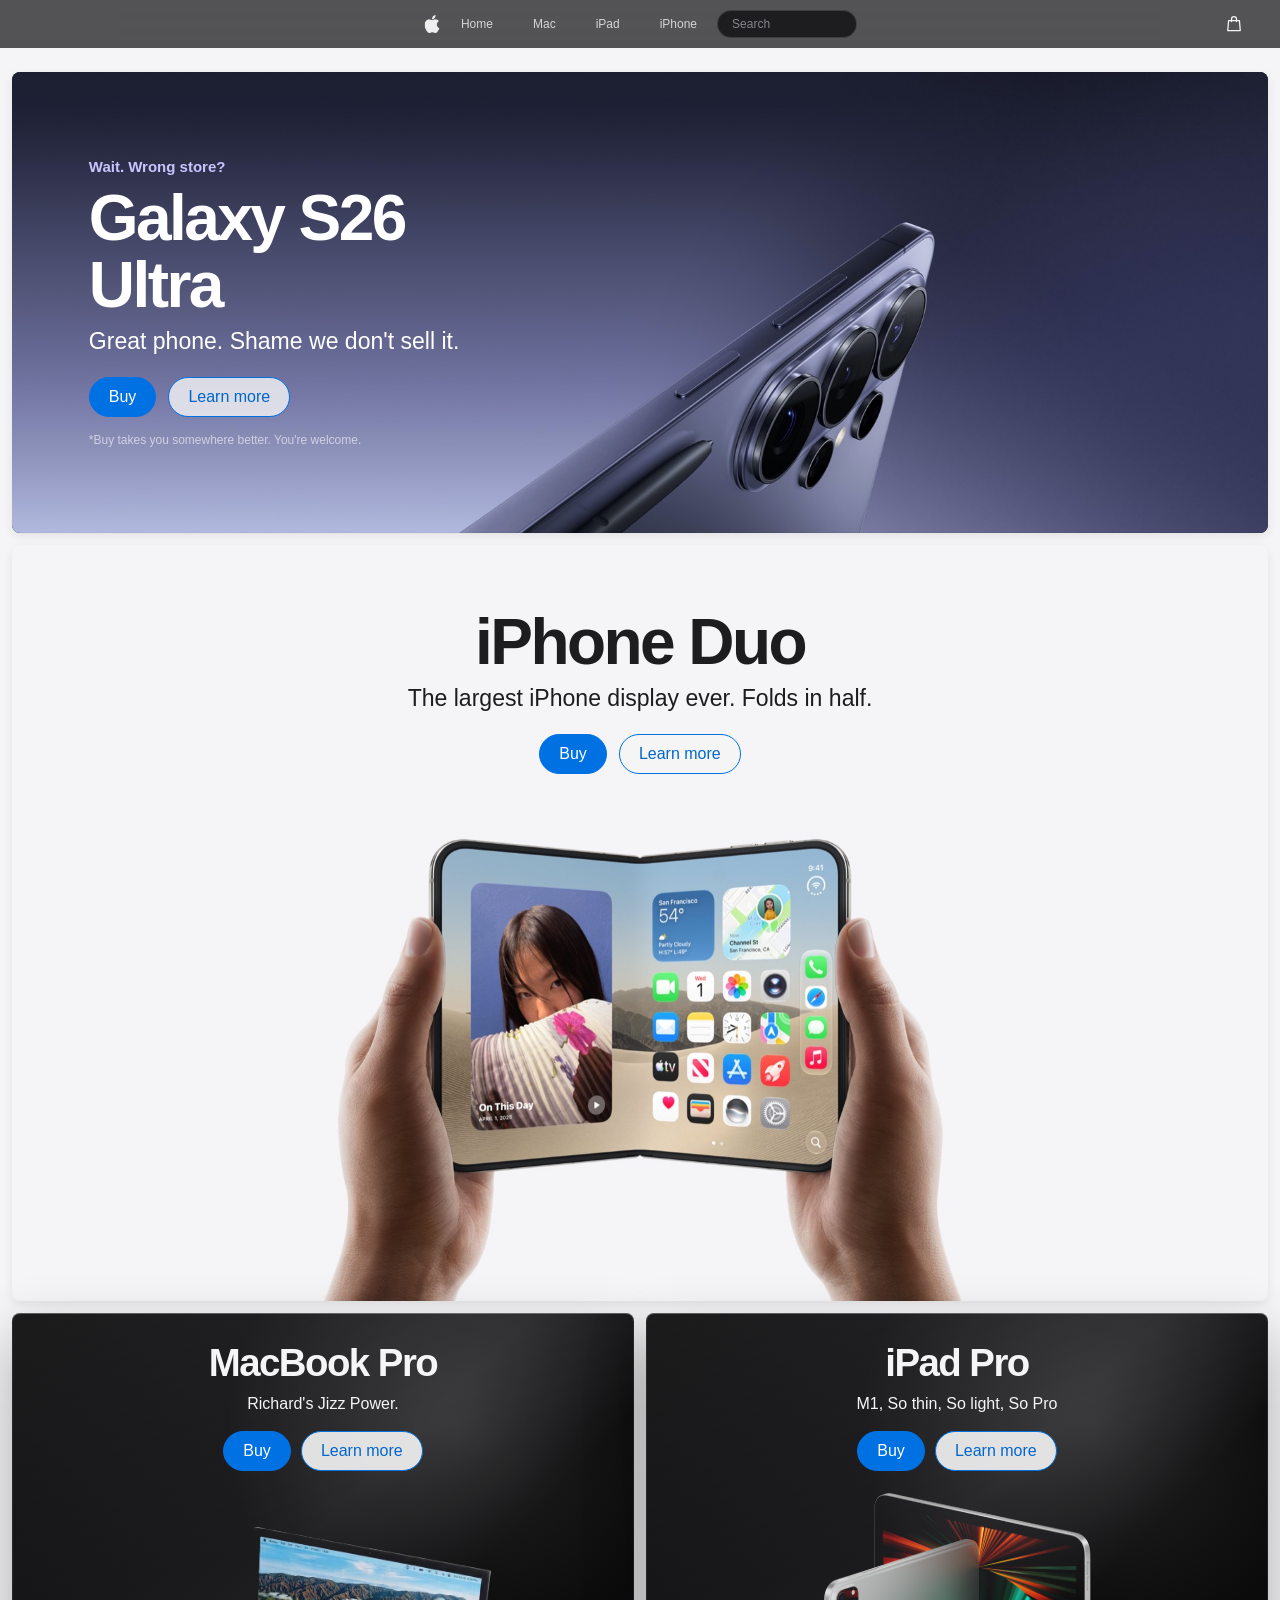
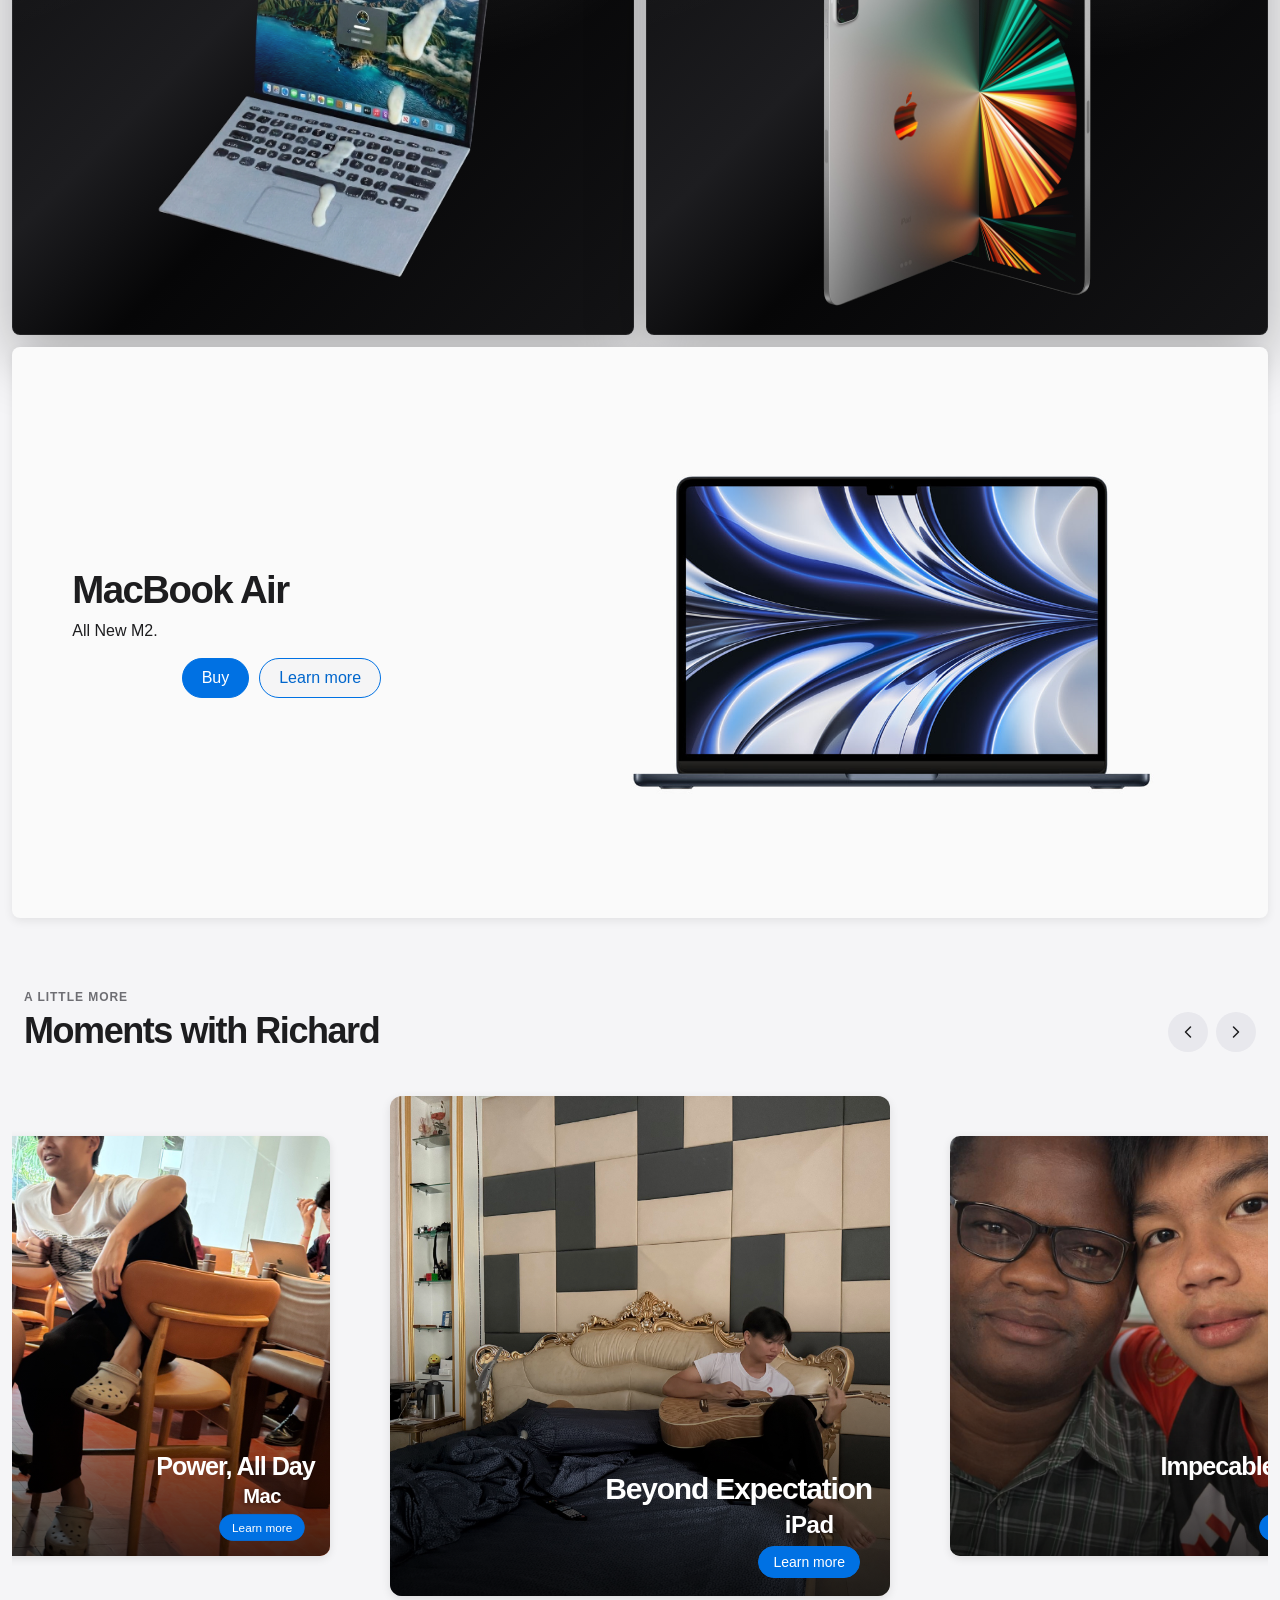
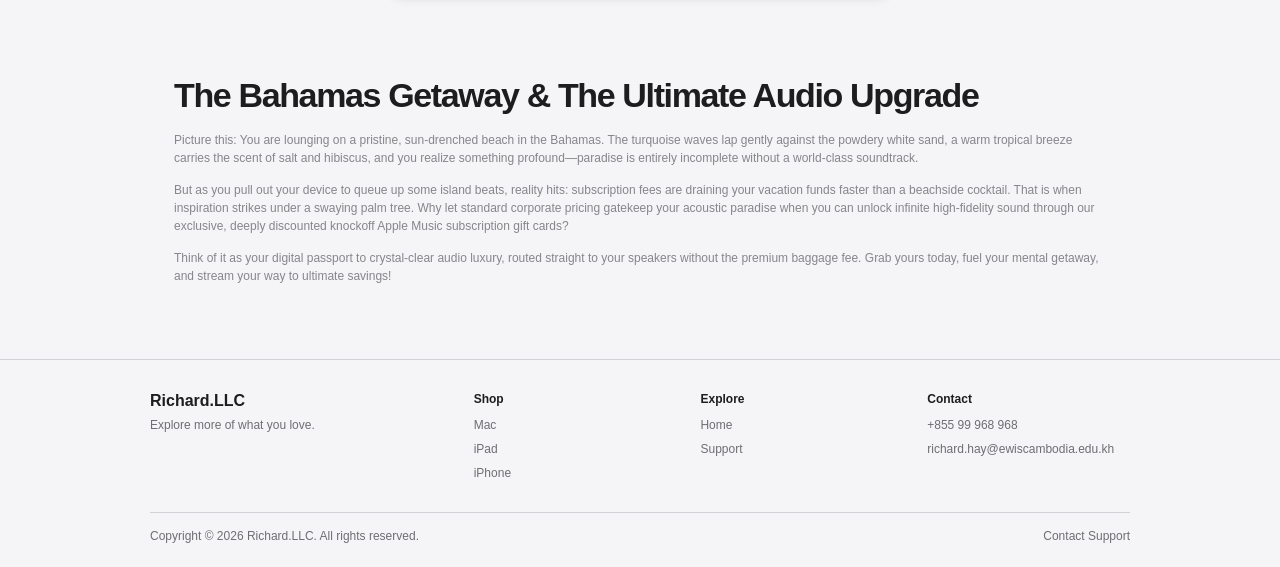
==== commit a33dfcdc: "New homepage banners, consistency fixes, and no sideways scrolling - Homepage: replace the iPhone 13" ====
--- a/index.html
+++ b/index.html
@@ -3,7 +3,7 @@
   <head>
     <meta charset="utf-8">
     <meta name="viewport" content="width=device-width, initial-scale=1">
-    <title>iPhone 13 Pro - Oh So Pro</title>
+    <title>Home - Richard.LLC</title>
     <link rel="stylesheet" href="style.css">
     <link rel="stylesheet" href="responsive.css">
   </head>
@@ -45,8 +45,8 @@
               </div>
               <div class="menu-column">
                 <span class="menu-category">Quick Links</span>
-                <a href="#">Find a Store</a>
-                <a href="#">Order Status</a>
+                <a href="support.html#support-contact">Find a Store</a>
+                <a href="#shopping-bag" data-open-bag-link>Order Status</a>
                 <a href="support.html">Support</a>
               </div>
             </div>
@@ -73,24 +73,47 @@
           <path d="m13 13 4 4"></path>
         </svg>
       </button>
-      <a class="bag-toggle" href="Mac.html#shopping-bag" aria-label="Shopping bag">
+      <button class="bag-toggle" type="button" aria-label="Shopping bag, 0 items" aria-haspopup="dialog" data-open-mac-bag>
         <svg viewBox="0 0 24 24" aria-hidden="true">
           <path d="M5.5 8h13l1 12h-15l1-12Z"></path>
           <path d="M9 9V6a3 3 0 0 1 6 0v3"></path>
         </svg>
-      </a>
+        <span class="bag-count" data-mac-bag-count hidden>0</span>
+      </button>
     </nav>
 
     <main>
-      <section class="hero" aria-label="iPhone 13 Pro">
+      <section class="home-banner home-banner-galaxy" aria-labelledby="galaxy-heading">
         <img
-          class="hero-image"
-          src="images/Oh So Pro.webp"
-          alt="iPhone 13 Pro in blue with the words oh. so. pro."
+          class="home-banner-image"
+          src="images/galaxy-s26-ultra.jpg"
+          alt="Samsung Galaxy S26 Ultra cameras and S Pen in violet"
         >
-        <div class="hero-actions">
-          <a class="hero-button hero-button-primary" href="iPhone.html">Buy</a>
-          <a class="hero-button hero-button-secondary" href="iPhone.html">Learn more</a>
+        <div class="home-banner-copy">
+          <p class="home-banner-eyebrow">Wait. Wrong store?</p>
+          <h2 id="galaxy-heading">Galaxy S26 Ultra</h2>
+          <p class="home-banner-tagline">Great phone. Shame we don't sell it.</p>
+          <div class="home-banner-actions">
+            <a class="hero-button hero-button-primary" href="https://www.youtube.com/watch?v=dQw4w9WgXcQ&amp;list=RDdQw4w9WgXcQ&amp;start_radio=1">Buy</a>
+            <a class="hero-button hero-button-secondary" href="iPhone.html">Learn more</a>
+          </div>
+          <p class="home-banner-fine-print">*Buy takes you somewhere better. You're welcome.</p>
+        </div>
+      </section>
+
+      <section class="home-banner home-banner-duo" aria-labelledby="duo-heading">
+        <img
+          class="home-banner-image"
+          src="images/iphone-duo-hero.jpg"
+          alt="Two hands holding an unfolded iPhone Duo showing its large home screen"
+        >
+        <div class="home-banner-copy">
+          <h2 id="duo-heading">iPhone Duo</h2>
+          <p class="home-banner-tagline">The largest iPhone display ever. Folds in half.</p>
+          <div class="home-banner-actions">
+            <a class="hero-button hero-button-primary" href="iPhone.html#iphone-duo">Buy</a>
+            <a class="hero-button hero-button-secondary" href="support.html#support-iphone-duo">Learn more</a>
+          </div>
         </div>
       </section>
 
@@ -216,6 +239,29 @@
       <p>But as you pull out your device to queue up some island beats, reality hits: subscription fees are draining your vacation funds faster than a beachside cocktail. That is when inspiration strikes under a swaying palm tree. Why let standard corporate pricing gatekeep your acoustic paradise when you can unlock infinite high-fidelity sound through our exclusive, deeply discounted knockoff Apple Music subscription gift cards?</p>
       <p>Think of it as your digital passport to crystal-clear audio luxury, routed straight to your speakers without the premium baggage fee. Grab yours today, fuel your mental getaway, and stream your way to ultimate savings!</p>
     </section>
+    <dialog class="mac-bag-dialog" id="shopping-bag" aria-labelledby="mac-bag-title" data-mac-bag-dialog>
+      <div class="mac-bag-shell">
+        <header class="mac-bag-header">
+          <div>
+            <p class="mac-buy-eyebrow">Your bag</p>
+            <h2 id="mac-bag-title">Review your items.</h2>
+          </div>
+          <button class="mac-buy-close" type="button" aria-label="Close shopping bag" data-close-mac-bag>
+            <span aria-hidden="true">&times;</span>
+          </button>
+        </header>
+        <div class="mac-bag-items" data-mac-bag-items></div>
+        <p class="mac-bag-empty" data-mac-bag-empty hidden>Your bag is empty.</p>
+        <p class="mac-bag-storage-message" data-mac-bag-storage-message role="status" hidden></p>
+        <div class="mac-bag-summary" data-mac-bag-summary hidden>
+          <p class="mac-bag-subtotal"><span>Estimated subtotal</span><strong data-mac-bag-subtotal></strong></p>
+          <p class="mac-bag-disclaimer">Prices shown are starting prices. Final configuration pricing may vary. Checkout is a demo and does not process orders or payments.</p>
+          <p class="mac-bag-checkout-message" data-mac-bag-checkout-message role="status" hidden></p>
+          <button class="hero-button hero-button-primary mac-bag-checkout" type="button" data-mac-bag-checkout>Check Out</button>
+        </div>
+        <button class="mac-bag-continue" type="button" data-close-mac-bag>Continue shopping</button>
+      </div>
+    </dialog>
     <footer class="site-footer">
       <div class="footer-content">
         <div class="footer-brand">
--- a/style.css
+++ b/style.css
@@ -179,6 +179,8 @@
 }
 
 .mac-product-finishes li {
+  /* Contains the hidden color label so off-screen carousel cards can't widen the page */
+  position: relative;
   width: 9px;
   height: 9px;
   border: 1px solid rgba(0, 0, 0, 0.14);
@@ -1635,6 +1637,80 @@
   width: 200px;
 }
 
+.search-item {
+  position: relative;
+}
+
+/* Suggestions dropdown (built in script.js) */
+.search-suggestions {
+  position: absolute;
+  top: calc(100% + 10px);
+  left: 50%;
+  width: min(360px, calc(100vw - 32px));
+  max-height: min(460px, calc(100vh - 80px));
+  overflow-y: auto;
+  padding: 8px;
+  border-radius: 14px;
+  color: #1d1d1f;
+  background-color: #fff;
+  box-shadow: 0 16px 40px rgba(0, 0, 0, 0.22), 0 0 0 1px rgba(0, 0, 0, 0.06);
+  text-align: left;
+  transform: translateX(-50%);
+}
+
+.search-suggestions[hidden] {
+  display: none;
+}
+
+.search-suggestions-group {
+  margin: 8px 10px 4px;
+  color: #6e6e73;
+  font-size: 11px;
+  font-weight: 600;
+  letter-spacing: 0.06em;
+  text-transform: uppercase;
+}
+
+.search-suggestions-group:first-child {
+  margin-top: 4px;
+}
+
+.search-suggestion {
+  display: flex;
+  flex-direction: column;
+  gap: 2px;
+  padding: 8px 10px;
+  border-radius: 8px;
+  color: inherit;
+  text-decoration: none;
+}
+
+.search-suggestion.is-active {
+  background-color: #f0f0f3;
+}
+
+.search-suggestion-title {
+  font-size: 14px;
+  font-weight: 500;
+}
+
+.search-suggestion-detail {
+  color: #6e6e73;
+  font-size: 12px;
+}
+
+.search-suggestions-empty {
+  padding: 12px 10px;
+  color: #6e6e73;
+  font-size: 13px;
+  line-height: 1.45;
+}
+
+/* Keeps search jumps (and other #links) clear of the sticky navbar */
+:target {
+  scroll-margin-top: 72px;
+}
+
 .search-toggle svg {
   display: block;
   width: 18px;
@@ -1645,31 +1721,123 @@
   stroke-width: 1.6;
 }
 
-/* --- 8. iPhone Campaign Banner --- */
-.hero {
+/* --- 8. Homepage Banners (Galaxy joke card + iPhone Duo) --- */
+.home-banner {
   position: relative;
   width: calc(100% - 24px);
-  margin: 24px auto 0;
+  margin: 12px auto 0;
   overflow: hidden;
   border-radius: 8px;
-  background-color: #fff;
-}
-
-.hero-image {
+  box-shadow: 0 3px 10px rgba(0, 0, 0, 0.08);
+  transition: transform 0.2s ease, box-shadow 0.2s ease;
+}
+
+/* Same lift as the product panels below */
+.home-banner:hover,
+.home-banner:focus-within {
+  z-index: 1;
+  box-shadow: 0 12px 28px rgba(0, 0, 0, 0.16);
+  transform: translateY(-6px);
+}
+
+@media (prefers-reduced-motion: reduce) {
+  .home-banner {
+    transition: none;
+  }
+}
+
+.home-banner:first-of-type {
+  margin-top: 24px;
+}
+
+.home-banner-image {
   display: block;
   width: 100%;
+  object-fit: cover;
+}
+
+.home-banner-copy {
+  position: absolute;
+  inset: 0;
+  display: flex;
+  flex-direction: column;
+  padding: clamp(32px, 5vw, 64px) clamp(24px, 6vw, 80px);
+}
+
+.home-banner-copy h2 {
+  margin-bottom: 8px;
+  font-size: clamp(36px, 5vw, 64px);
+  font-weight: 600;
+  letter-spacing: -0.04em;
+  line-height: 1.05;
+}
+
+.home-banner-tagline {
+  margin-bottom: 20px;
+  font-size: clamp(17px, 1.8vw, 24px);
+  line-height: 1.3;
+}
+
+.home-banner-actions {
+  display: flex;
+  flex-wrap: wrap;
+  gap: 12px;
+}
+
+/* Galaxy: Samsung's violet key visual, copy on the left */
+.home-banner-galaxy {
+  color: #fff;
+  background-color: #2a2840;
+}
+
+.home-banner-galaxy .home-banner-image {
+  height: clamp(380px, 36vw, 540px);
+  object-position: right center;
+}
+
+.home-banner-galaxy .home-banner-copy {
+  justify-content: center;
+  max-width: 560px;
+}
+
+.home-banner-eyebrow {
+  margin-bottom: 10px;
+  color: #c9c4ff;
+  font-size: 15px;
+  font-weight: 600;
+}
+
+.home-banner-fine-print {
+  margin-top: 16px;
+  color: rgba(255, 255, 255, 0.6);
+  font-size: 12px;
+}
+
+/* iPhone Duo: Apple-style centered copy above the product */
+.home-banner-duo {
+  color: #1d1d1f;
+  background-color: #f5f5f7;
+}
+
+/* Copy sits above the photo; the photo's empty grey top tucks under it */
+.home-banner-duo {
+  display: flex;
+  flex-direction: column;
+}
+
+.home-banner-duo .home-banner-copy {
+  position: relative;
+  z-index: 1;
+  order: -1;
+  align-items: center;
+  padding-bottom: 0;
+  text-align: center;
+}
+
+.home-banner-duo .home-banner-image {
+  width: min(100%, 1200px);
   height: auto;
-}
-
-.hero-actions {
-  position: absolute;
-  top: 30%;
-  left: 50%;
-  display: flex;
-  justify-content: center;
-  gap: 12px;
-  transform: translateX(-50%);
-  white-space: nowrap;
+  margin: calc(-1 * min(10vw, 120px)) auto 0;
 }
 
 /* Mac page banner card: Richard's Special Mac (reflective finish comes from .reflective-surface) */
--- a/responsive.css
+++ b/responsive.css
@@ -406,6 +406,13 @@
   .search-bar,
   .search-bar:focus {
     width: 100%;
+  }
+
+  .search-suggestions {
+    left: 0;
+    width: 100%;
+    min-width: 260px;
+    transform: none;
   }
 
   .navbar.search-open .search-item {
@@ -492,8 +499,8 @@
     font-size: 1rem;
   }
 
-  .hero-actions {
-    gap: 6px;
+  .home-banner-actions {
+    gap: 8px;
   }
 
   .hero-button {
@@ -538,6 +545,35 @@
     flex-direction: column;
   }
 
+  /* Two columns, with Contact on its own full-width row so the email fits on one line */
+  .footer-links {
+    grid-template-columns: repeat(2, minmax(0, 1fr));
+  }
+
+  .footer-column:last-child {
+    grid-column: 1 / -1;
+  }
+
+  .footer-column a {
+    overflow-wrap: normal;
+  }
+
+  .home-banner-galaxy .home-banner-image {
+    height: 520px;
+    object-position: 72% bottom;
+  }
+
+  .home-banner-galaxy .home-banner-copy {
+    justify-content: flex-start;
+  }
+
+  .home-banner-duo .home-banner-image {
+    width: 100%;
+    height: 420px;
+    margin-top: -40px;
+    object-position: center bottom;
+  }
+
   .support-page {
     width: calc(100% - 32px);
     padding-top: 40px;
